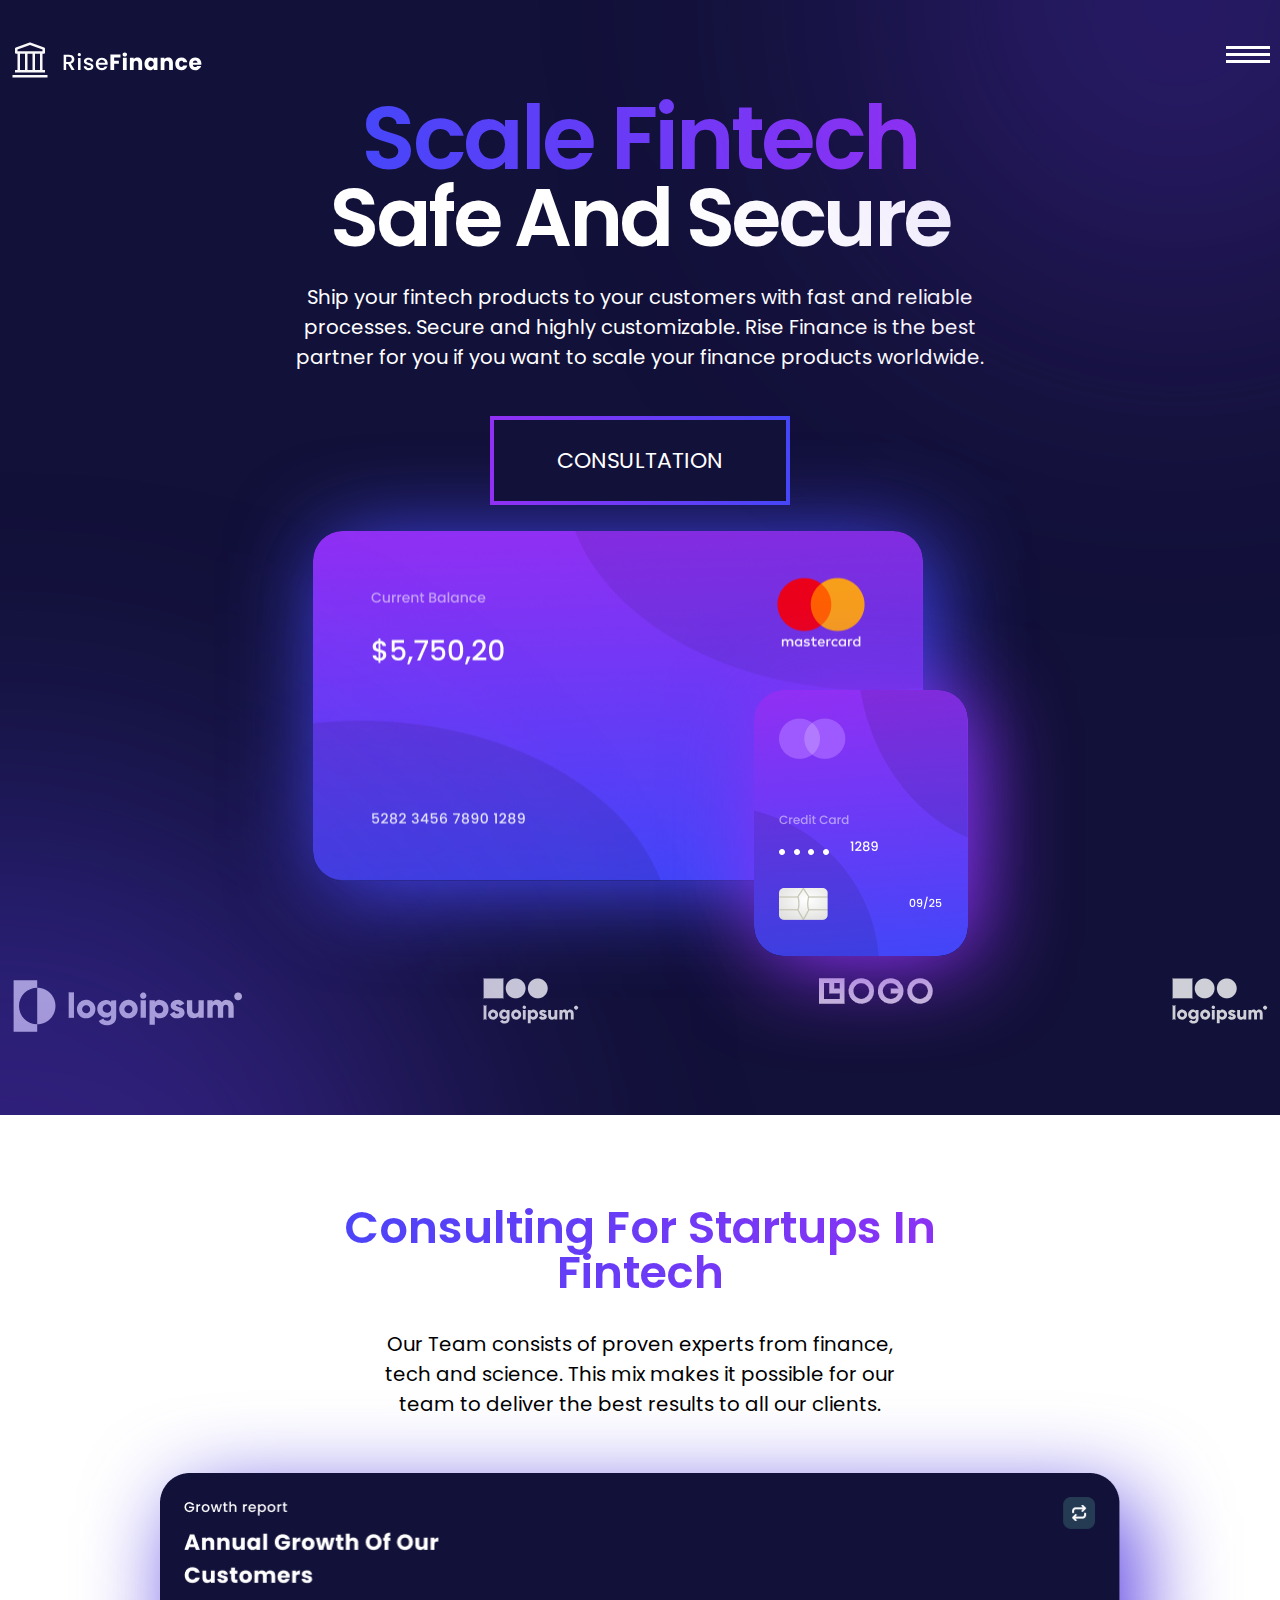
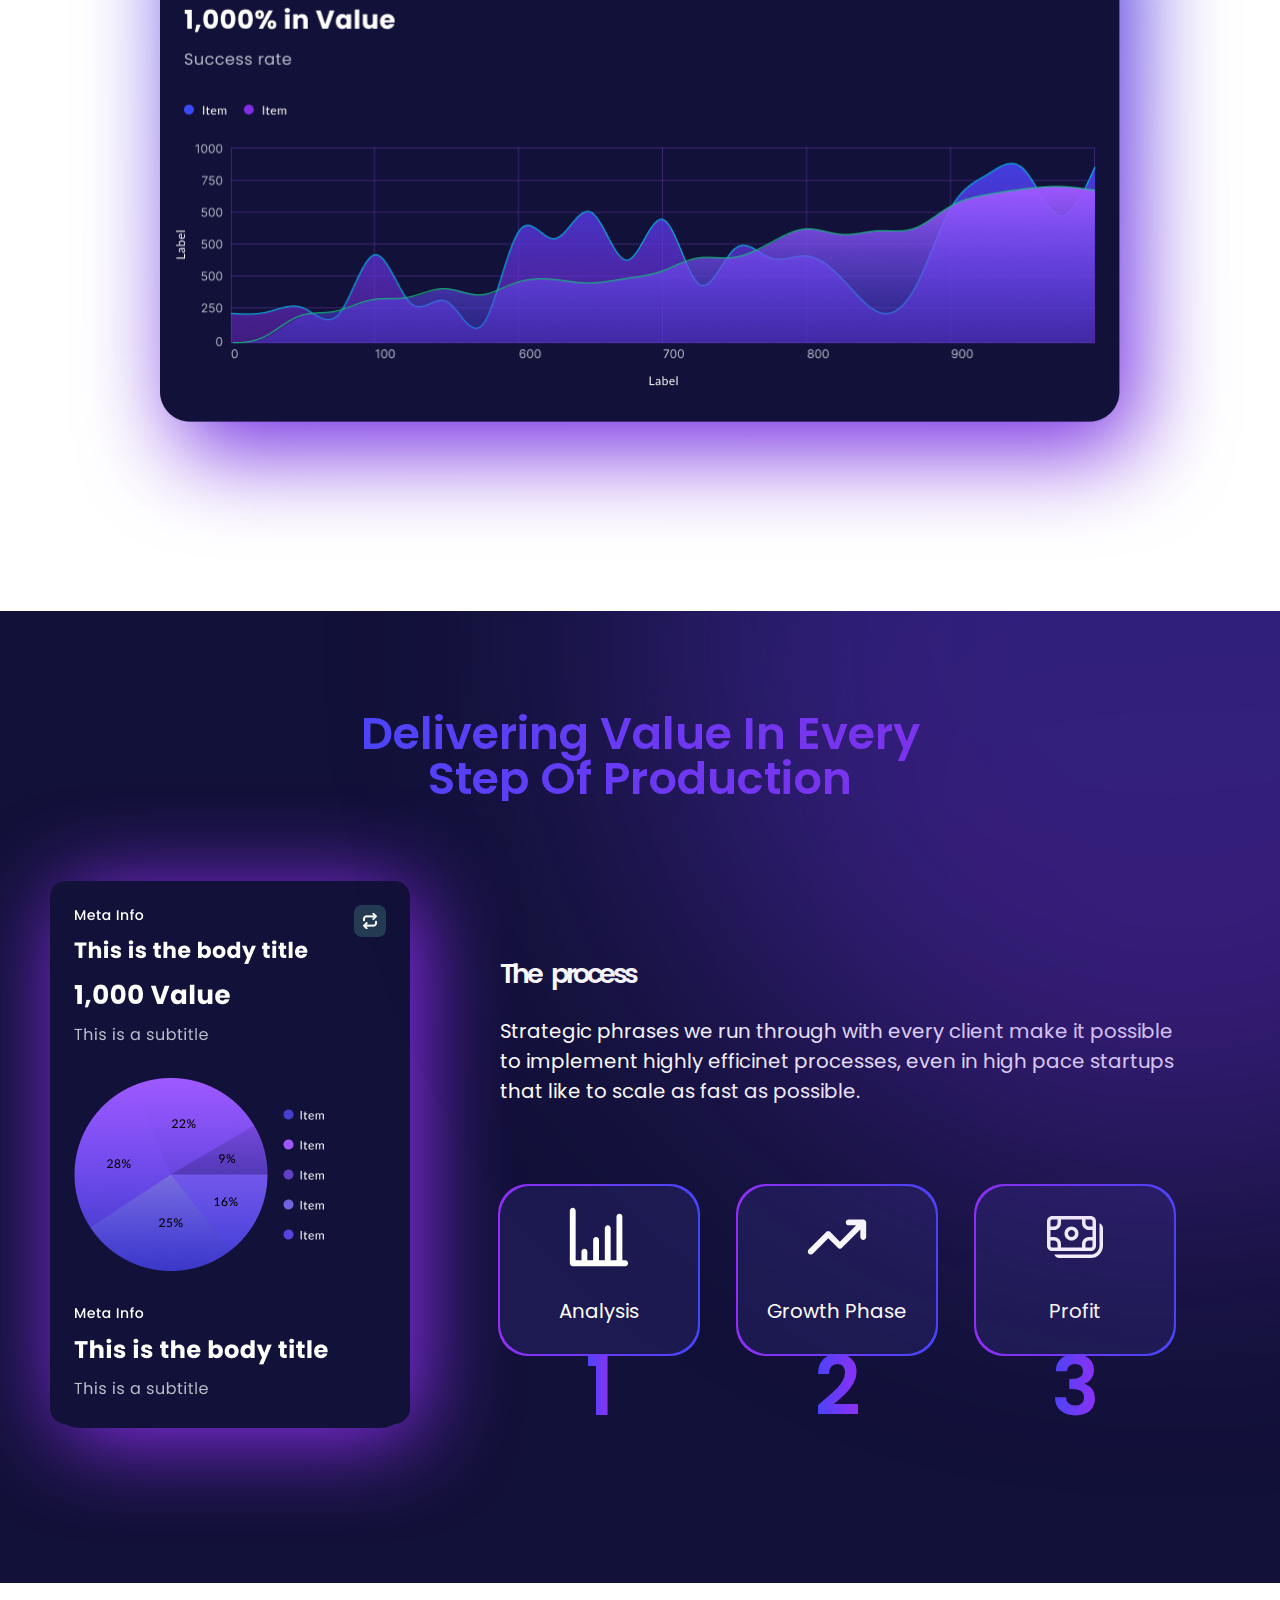
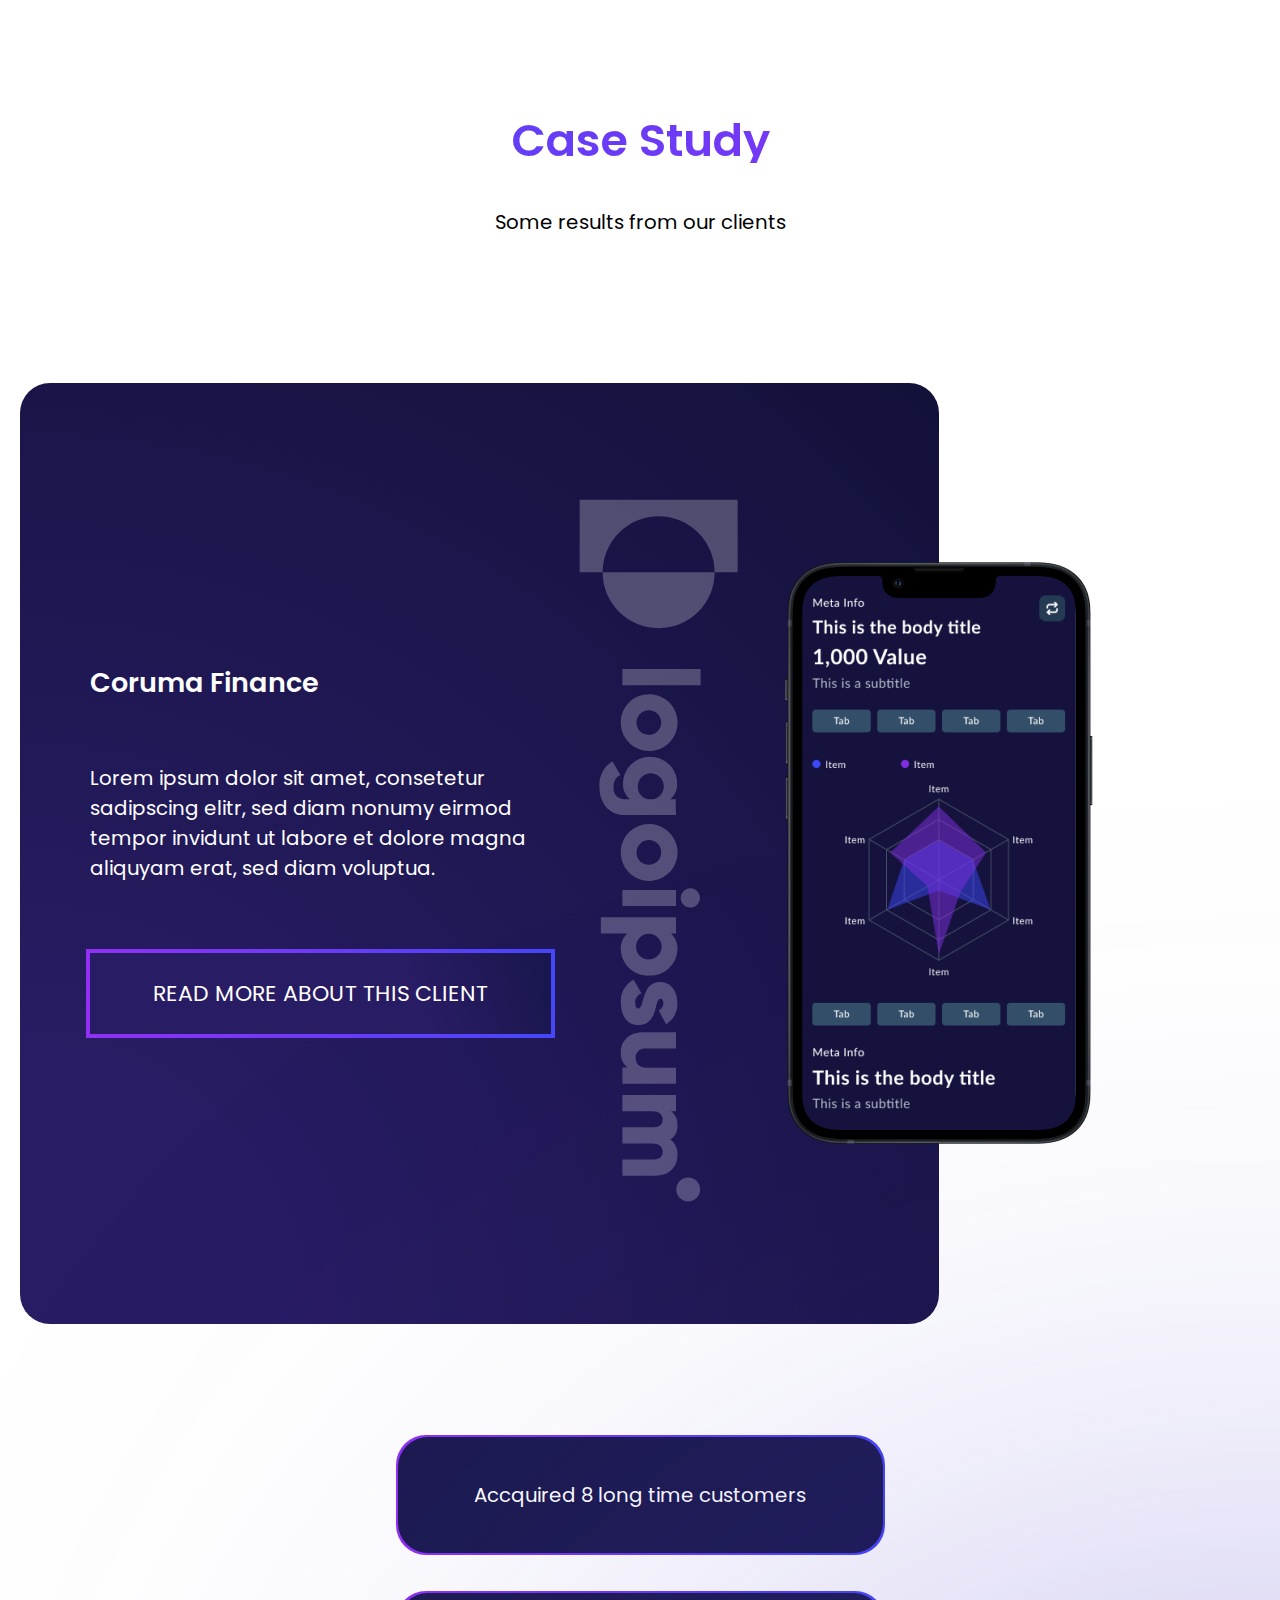
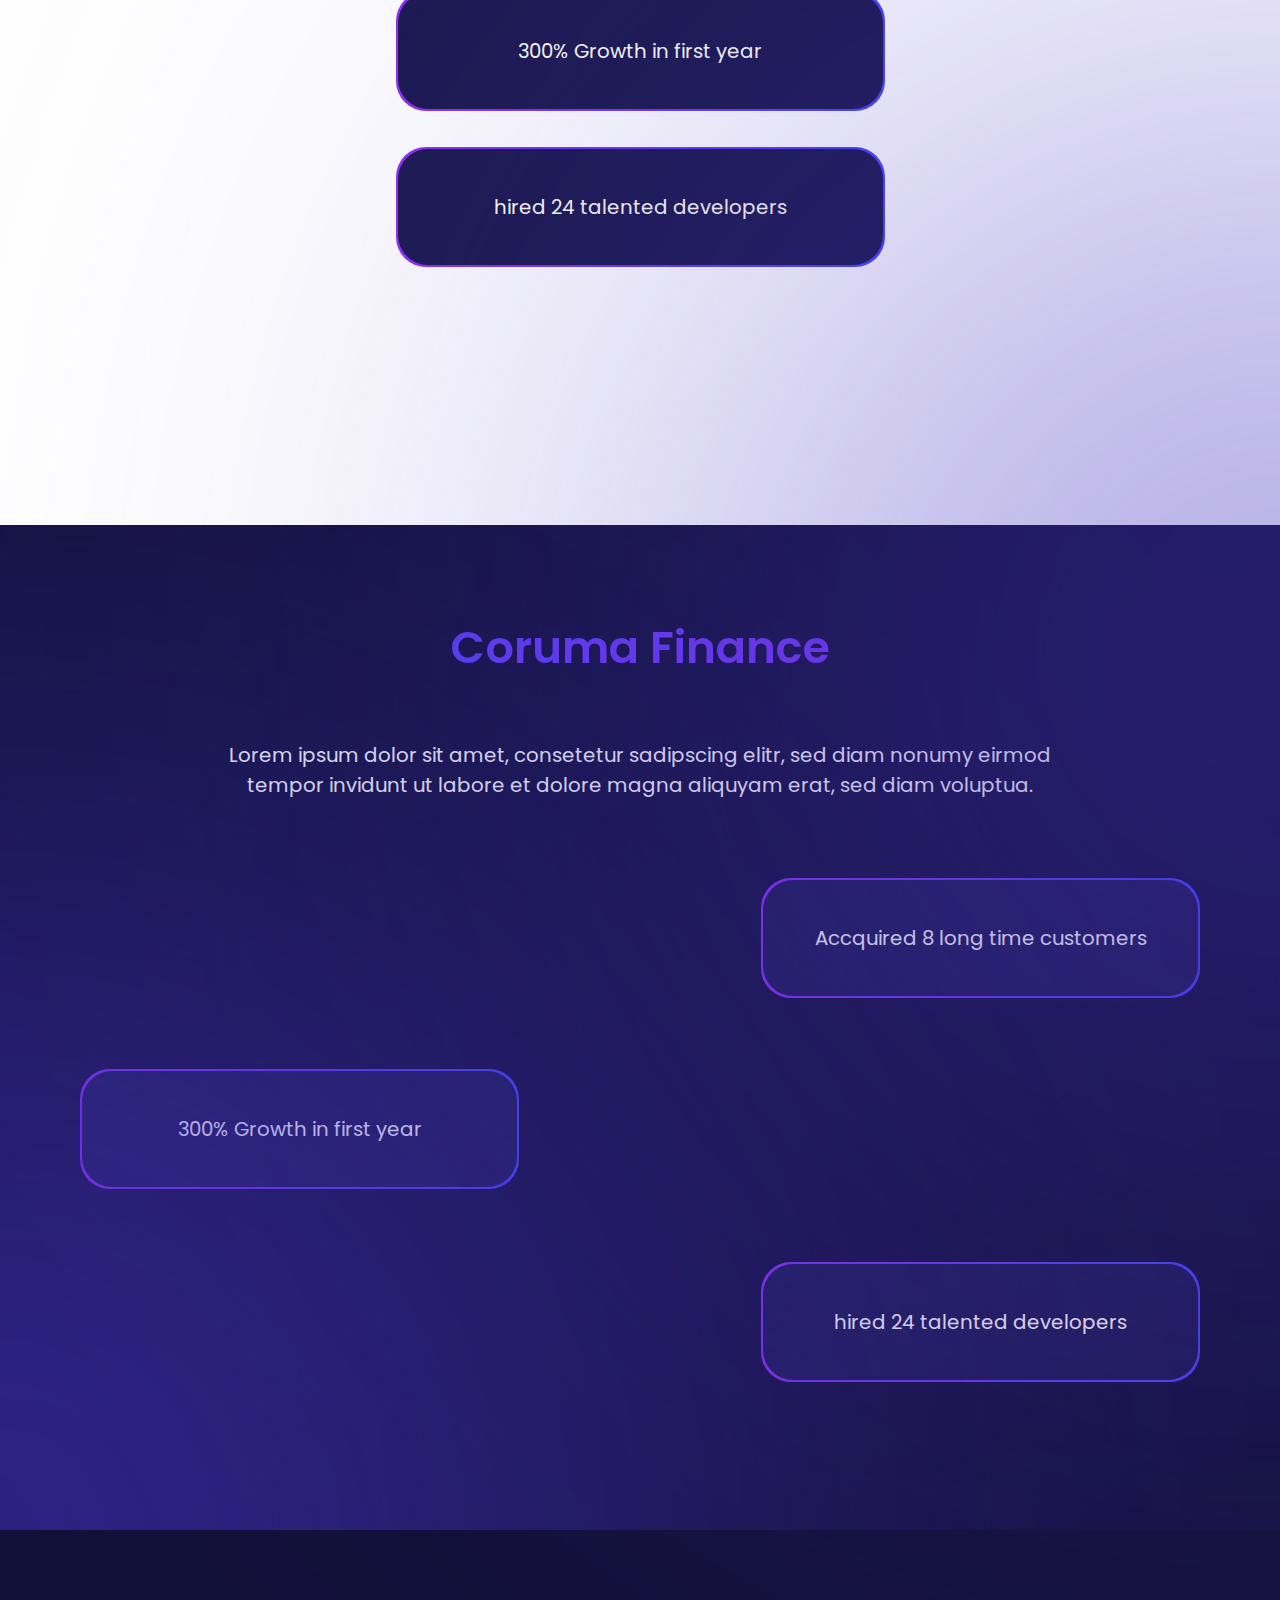
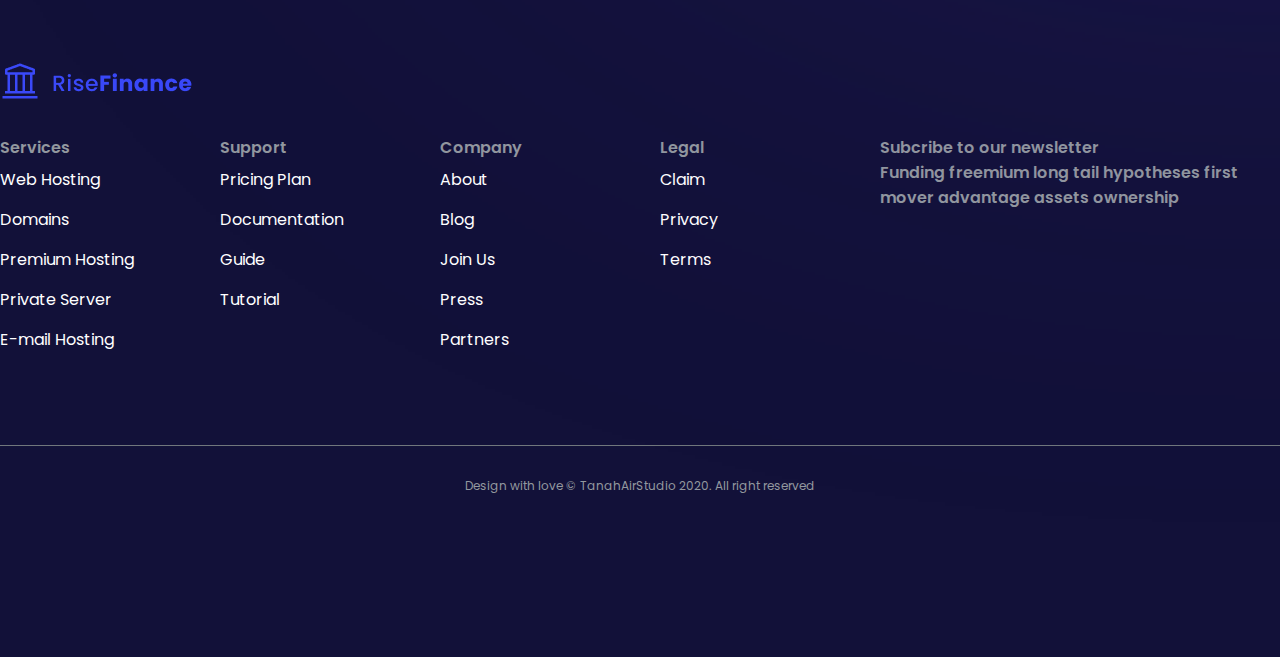
==== index.html @ 33b63aed "Add files via upload" ====
<!DOCTYPE html>
<html lang="uk">
<head>
    <meta charset="UTF-8">
    <meta name="viewport" content="width=device-width, initial-scale=1.0">
    <meta http-equiv="X-UA-Compatible" content="IE=edge">
    <meta
        name="description"
        content="Головна сторінка компанії RiseFinance" />
    <link rel="stylesheet" href="styles/style.css">
    <link rel="stylesheet" href="https://cdn.jsdelivr.net/npm/swiper@11/swiper-bundle.min.css" />
    <link rel = "icon" type = "image/png" href = "images/logo.png">
    <title>RiseFinance</title>
</head>
<body>
    <nav class="nav-scroll">
        <div class="container">
            <img src="images/logo.svg" alt="Logo of the Canvix" class="logo">
            <div class="burger">
                <svg>
                    <use height="17" width="44" class="burger-icon" href="images/icons.svg#burger"/>
                </svg>
            </div>
        </div>
        <ul class="nav-links">
            <li>
                <a href="index.html">
                    Home
                </a>
            </li>
            <li>
                <a href="about.html">
                    About
                </a>
            </li>
            <li>
                <a href="contact.html">
                    Contacts
                </a>
            </li>
        </ul>
    </nav>
    <header>
        <div class="container">
            <div class="content">
                <h1><span class="highlight">Scale Fintech</span> Safe And Secure</h1>
                <p>Ship your fintech products to your customers with fast and reliable processes. Secure and highly customizable. Rise Finance is the best partner for you if you want to scale your finance products worldwide.</p>
                <a href="#" class="btn">consultation</a>
            </div>
            <div class="cards"></div>
            <div class="partners">
                <div></div>
                <div></div>
                <div></div>
                <div></div>
            </div>
        </div>
    </header>
    <main>
        <section id="consulting">
            <div class="container">
                <h2 class="highlight">consulting for startups in fintech</h2>
                <p>Our Team consists of proven experts from finance, tech and science. This mix makes it possible for our team to deliver the best results to all our clients.</p>
                <div class="image-wrapper"><img src="images/graph.png" alt="graph"></div>
            </div>
        </section>
        <section id="delivering">
            <h2 class="highlight">Delivering value in every step of production</h2>
            <div class="container">
                <div class="image-wrapper">
                    <img src="images/chart.png" alt="chart">
                </div>
                <div class="content">
                    <h3>The&ensp;process</h3>
                    <p>Strategic phrases we run through with every client make it possible to implement highly efficinet processes, even in high pace startups that like to scale as fast as possible.</p>
                    <ol type="1">
                        <li>
                            <svg>
                                <use height="70" width="70" href="images/icons.svg#analysis"/>
                            </svg>
                            Analysis</li>
                        <li>
                            <svg>
                                <use height="70" width="70" href="images/icons.svg#growth"/>
                            </svg>
                            Growth Phase</li>
                        <li>
                            <svg>
                                <use height="70" width="70" href="images/icons.svg#profit"/>
                            </svg>
                            Profit</li>
                    </ol>
                </div>
            </div>
        </section>
        <section id="cases">
            <h2 class="highlight">Case study</h2>
            <p>Some results from our clients</p>
            <div class="container">
                <div class="content">
                    <h3>Coruma Finance</h3>
                    <p>Lorem ipsum dolor sit amet, consetetur sadipscing elitr, sed diam nonumy eirmod tempor invidunt ut labore et dolore magna aliquyam erat, sed diam voluptua.</p>
                    <a href="#" class="btn">read more about this client</a>
                    <img src="images/case-logo.svg" alt="logo of partner">
                </div>
                <ul>
                    <li>Accquired 8 long time customers</li>
                    <li>300% Growth in first year</li>
                    <li>hired 24 talented developers</li>
                </ul>
            </div>
        </section>
        <section id="finance">
            <h2 class="highlight">Coruma Finance</h2>
            <p>Lorem ipsum dolor sit amet, consetetur sadipscing elitr, sed diam nonumy eirmod tempor invidunt ut labore et dolore magna aliquyam erat, sed diam voluptua.</p>
            <div class="container">
                <ul class="content">
                    <li>Accquired 8 long time customers</li>
                    <li>300% Growth in first year</li>
                    <li>hired 24 talented developers</li>
                </ul>
            </div>
        </section>
    </main>
    <footer>
        <div class="container">
            <img src="images/logo_dark.png" alt="logo of RiseFinance">
            <div class="footer-table">
                <div class="col">
                    <p class="col-head">Services</p>
                    <a href="">Web Hosting</a>
                    <a href="">Domains</a>
                    <a href="">Premium Hosting</a>
                    <a href="">Private Server</a>
                    <a href="">E-mail Hosting</a>
                </div>
                <div class="col">
                    <p class="col-head">Support</p>
                    <a href="">Pricing Plan</a>
                    <a href="">Documentation</a>
                    <a href="">Guide</a>
                    <a href="">Tutorial</a>
                </div>
                <div class="col">
                    <p class="col-head">Company</p>
                    <a href="">About</a>
                    <a href="">Blog</a>
                    <a href="">Join Us</a>
                    <a href="">Press</a>
                    <a href="">Partners</a>
                </div>
                <div class="col">
                    <p class="col-head">Legal</p>
                    <a href="">Claim</a>
                    <a href="">Privacy</a>
                    <a href="">Terms</a>
                </div>
                <div class="col">
                    <p class="col-head">Subcribe to our newsletter</p>
                    <p>Funding freemium long tail hypotheses first mover advantage assets ownership</p>
                </div>
            </div>
            <p class="copyright">
                Design with love © TanahAirStudio 2020. All right reserved
            </p>
        </div>
    </footer>
    <script src="js/script.js"></script>
</body>
</html>
---- styles/style.css ----
@import url("https://fonts.googleapis.com/css2?family=DM+Sans:ital,opsz,wght@0,9..40,100..1000;1,9..40,100..1000&family=Josefin+Sans:ital,wght@0,100..700;1,100..700&family=Montserrat:ital,wght@0,100..900;1,100..900&family=PT+Sans:ital,wght@0,400;0,700;1,400;1,700&family=Poppins:ital,wght@0,100;0,200;0,300;0,400;0,500;0,600;0,700;0,800;0,900;1,100;1,200;1,300;1,400;1,500;1,600;1,700;1,800;1,900&family=Roboto+Serif:ital,opsz,wght@0,8..144,100..900;1,8..144,100..900&display=swap");
@-webkit-keyframes navLinkFade {
  from {
    opacity: 0;
    -webkit-transform: translateX(50px);
            transform: translateX(50px);
  }
  to {
    opacity: 1;
    -webkit-transform: translateX(0px);
            transform: translateX(0px);
  }
}
@keyframes navLinkFade {
  from {
    opacity: 0;
    -webkit-transform: translateX(50px);
            transform: translateX(50px);
  }
  to {
    opacity: 1;
    -webkit-transform: translateX(0px);
            transform: translateX(0px);
  }
}
.logo {
  max-width: 378px;
  width: 100%;
}

nav {
  z-index: 1000;
  position: fixed;
  top: 0;
  right: 0;
  left: 0;
  padding: 30px 0;
  margin: 0 auto;
  height: 100px;
  -webkit-transition: 0.5s all ease-in-out;
  transition: 0.5s all ease-in-out;
  color: #fff;
}
nav .container {
  display: -webkit-box;
  display: -ms-flexbox;
  display: flex;
  -webkit-box-pack: justify;
      -ms-flex-pack: justify;
          justify-content: space-between;
  -webkit-box-align: center;
      -ms-flex-align: center;
          align-items: center;
  -webkit-box-orient: horizontal;
  -webkit-box-direction: normal;
      -ms-flex-direction: row;
          flex-direction: row;
}

.scrolled {
  background-color: #121139;
}

.nav-links {
  position: absolute;
  right: 0;
  height: calc(100vh - 100px);
  top: 100px;
  display: -webkit-box;
  display: -ms-flexbox;
  display: flex;
  -webkit-box-orient: vertical;
  -webkit-box-direction: normal;
      -ms-flex-direction: column;
          flex-direction: column;
  -webkit-box-align: center;
      -ms-flex-align: center;
          align-items: center;
  -webkit-box-pack: center;
      -ms-flex-pack: center;
          justify-content: center;
  gap: 20px;
  width: 25%;
  max-width: 250px;
  min-width: 200px;
  -webkit-transform: translateX(100%);
          transform: translateX(100%);
  -webkit-transition: -webkit-transform 0.5s ease-in;
  transition: -webkit-transform 0.5s ease-in;
  transition: transform 0.5s ease-in;
  transition: transform 0.5s ease-in, -webkit-transform 0.5s ease-in;
  list-style: none;
}
.nav-links li {
  opacity: 0;
}
.nav-links a {
  color: #fff;
  text-decoration: none;
  font-size: 20px;
}

.burger {
  display: block;
  cursor: pointer;
  max-height: 40px;
}
.burger svg {
  max-height: 24px;
  max-width: 44px;
}

.nav-active {
  -webkit-transform: translateX(0%);
          transform: translateX(0%);
  z-index: 100;
  background-color: rgba(18, 17, 57, 0.3);
  -webkit-backdrop-filter: blur(50px);
          backdrop-filter: blur(50px);
  -webkit-box-shadow: 0px 0px 60px 10px rgba(18, 17, 57, 0.8);
          box-shadow: 0px 0px 60px 10px rgba(18, 17, 57, 0.8);
}
.nav-active li {
  opacity: 1;
}

* {
  padding: 0;
  margin: 0;
  -webkit-box-sizing: border-box;
          box-sizing: border-box;
}

html {
  font-size: 9px;
}

body {
  overflow-x: hidden;
  height: 2000px;
  font-family: "Poppins", sans-serif;
}

.container {
  max-width: 152rem;
  margin: 0 auto;
  padding: 10px;
}

h1 {
  font-size: 9rem;
  line-height: 8.5rem;
  letter-spacing: -0.4rem;
  font-weight: 600;
}
h1 .highlight {
  font-size: 9.9rem;
}

h2 {
  font-size: 5rem;
  line-height: 5rem;
  font-weight: 600;
  text-transform: capitalize;
}

h3 {
  font-size: 3rem;
  font-weight: 600;
}

p, li {
  font-size: 2.2rem;
}

a.btn {
  z-index: 100;
  display: inline-block;
  position: relative;
  text-decoration: none;
  color: #fff;
  font-size: 22px;
  text-transform: uppercase;
  padding: 24px 63px;
  margin: 10px auto;
}
a.btn::before {
  display: block;
  position: absolute;
  top: -4px;
  left: -4px;
  right: -4px;
  bottom: -4px;
  z-index: -3;
  content: "";
  background: -webkit-gradient(linear, right top, left top, from(#4646F9), to(#9130F4));
  background: linear-gradient(-90deg, #4646F9, #9130F4);
}
a.btn::after {
  position: absolute;
  top: 0;
  left: 0;
  z-index: -2;
  content: "";
  width: 100%;
  height: 100%;
  background-color: #121139;
}

header {
  background-color: #121139;
  position: relative;
  min-height: 1115px;
  color: #fff;
  overflow: hidden;
}
header::after {
  content: "";
  position: absolute;
  display: block;
  width: 881px;
  height: 881px;
  background: linear-gradient(177.23deg, rgba(66, 62, 224, 0.4) -13.49%, rgba(129, 45, 226, 0.4) 109.75%);
  -webkit-filter: blur(150px);
          filter: blur(150px);
  border-radius: 50%;
  bottom: -50%;
  -webkit-transform: translateX(-50%);
          transform: translateX(-50%);
}
header::before {
  content: "";
  position: absolute;
  display: block;
  width: 510px;
  height: 510px;
  background: linear-gradient(177.23deg, rgba(66, 62, 224, 0.4) -13.49%, rgba(129, 45, 226, 0.4) 109.75%);
  -webkit-filter: blur(185.5px);
          filter: blur(185.5px);
  border-radius: 50%;
  top: 0;
  right: 0;
  -webkit-transform: translate(30%, -50%);
          transform: translate(30%, -50%);
}
header .container {
  padding-top: 100px;
  min-height: 1015px;
  display: -webkit-box;
  display: -ms-flexbox;
  display: flex;
  -webkit-box-align: center;
      -ms-flex-align: center;
          align-items: center;
  -ms-flex-wrap: wrap;
      flex-wrap: wrap;
  gap: 20px;
  -webkit-box-pack: center;
      -ms-flex-pack: center;
          justify-content: center;
}
header .container .content {
  width: 100%;
  max-width: 700px;
  text-align: center;
}
header .container .content p {
  margin: 26px 0 38px;
}
header .container .cards {
  width: 655px;
  height: 425px;
  position: relative;
}
header .container .cards::before {
  content: "";
  display: block;
  position: absolute;
  top: 0;
  left: 0;
  width: 610px;
  height: 350px;
  border-radius: 30px;
  background: url(../images/card-lg.png);
  background-repeat: no-repeat;
  background-position: center;
  -webkit-box-shadow: 9px 9px 90px 0px #4646F9;
          box-shadow: 9px 9px 90px 0px #4646F9;
}
header .container .cards::after {
  content: "";
  display: block;
  position: absolute;
  bottom: 0;
  right: 0;
  width: 214px;
  height: 266px;
  border-radius: 30px;
  background: url(../images/card-sm.png);
  background-repeat: no-repeat;
  background-position: center;
  -webkit-box-shadow: 9px 9px 90px 0px #9130F4;
          box-shadow: 9px 9px 90px 0px #9130F4;
}

.partners {
  width: 100%;
  display: -webkit-box;
  display: -ms-flexbox;
  display: flex;
  -ms-flex-wrap: wrap;
      flex-wrap: wrap;
  -webkit-box-pack: justify;
      -ms-flex-pack: justify;
          justify-content: space-between;
  gap: 20px;
}
.partners :nth-child(1) {
  width: 236px;
  height: 60px;
  background-position: -10px -10px;
}
.partners :nth-child(2) {
  width: 100px;
  height: 51px;
  background-position: -10px -90px;
}
.partners :nth-child(3) {
  width: 119px;
  height: 30px;
  background-position: -10px -161px;
}
.partners :nth-child(4) {
  width: 100px;
  height: 51px;
  background-position: -130px -90px;
}
.partners div {
  background-image: url(../images/logo_sprites.png);
}

.highlight {
  background: -webkit-gradient(linear, left top, right top, from(#4646F9), to(#9130F4));
  background: linear-gradient(90deg, #4646F9, #9130F4);
  -webkit-background-clip: text;
          background-clip: text;
  color: transparent;
}

#consulting {
  text-align: center;
}
#consulting .container {
  display: -webkit-box;
  display: -ms-flexbox;
  display: flex;
  -webkit-box-orient: vertical;
  -webkit-box-direction: normal;
      -ms-flex-direction: column;
          flex-direction: column;
  -webkit-box-align: center;
      -ms-flex-align: center;
          align-items: center;
  gap: 34px;
  margin: 80px auto 175px;
}
#consulting .container h2 {
  max-width: 725px;
}
#consulting .container p {
  max-width: 510px;
}
#consulting .container .image-wrapper {
  width: 100%;
  max-width: 960px;
  margin-top: 20px;
  position: relative;
}
#consulting .container .image-wrapper img {
  width: 100%;
}
#consulting .container .image-wrapper::before {
  z-index: -1;
  content: "";
  display: block;
  position: absolute;
  width: 100%;
  height: 100%;
  right: -16px;
  bottom: -26px;
  background: linear-gradient(177.23deg, #423EE0 -13.49%, #812DE2 109.75%);
  -webkit-filter: blur(45px);
          filter: blur(45px);
  border-radius: 30px;
}

#delivering {
  position: relative;
  background-color: #121139;
  color: #fff;
  z-index: -10;
  padding: 50px 20px 125px;
  overflow: hidden;
}
#delivering::after {
  content: "";
  position: absolute;
  display: block;
  width: 1050px;
  height: 1050px;
  background: linear-gradient(177.23deg, rgba(66, 62, 224, 0.4) -13.49%, rgba(129, 45, 226, 0.4) 109.75%);
  -webkit-filter: blur(150px);
          filter: blur(150px);
  border-radius: 50%;
  top: -50%;
  right: 0;
  -webkit-transform: translateX(40%);
          transform: translateX(40%);
}
#delivering h2 {
  max-width: 665px;
  text-align: center;
  margin: 50px auto;
}
#delivering h3 {
  letter-spacing: -0.4rem;
}
#delivering .container {
  display: -webkit-box;
  display: -ms-flexbox;
  display: flex;
  -ms-flex-wrap: wrap;
      flex-wrap: wrap;
  -webkit-box-pack: center;
      -ms-flex-pack: center;
          justify-content: center;
  -webkit-box-align: center;
      -ms-flex-align: center;
          align-items: center;
}
#delivering .container .image-wrapper {
  border-radius: 30px;
  max-width: 360px;
  width: 100%;
  -webkit-box-shadow: 9px 9px 90px 0px #9130F4;
          box-shadow: 9px 9px 90px 0px #9130F4;
  margin: 20px auto;
}
#delivering .container .content {
  max-width: 820px;
  padding: 0 70px;
}
#delivering .container .content p {
  margin: 22px 0 80px;
}
#delivering .container .content ol {
  counter-reset: item;
  display: -webkit-box;
  display: -ms-flexbox;
  display: flex;
  -webkit-box-orient: vertical;
  -webkit-box-direction: normal;
      -ms-flex-direction: column;
          flex-direction: column;
  gap: 80px;
  -webkit-box-align: center;
      -ms-flex-align: center;
          align-items: center;
  -ms-flex-wrap: wrap;
      flex-wrap: wrap;
}
#delivering .container .content ol li {
  position: relative;
  padding: 110px 0 33px;
  display: inline-block;
  text-align: center;
  width: 198px;
  height: 168px;
  background-color: #1C1A50;
  border-radius: 30px;
}
#delivering .container .content ol li svg {
  width: 70px;
  height: 70px;
  position: absolute;
  top: 16px;
  left: 50%;
  -webkit-transform: translateX(-50%);
          transform: translateX(-50%);
}
#delivering .container .content ol li::before {
  position: absolute;
  bottom: -55%;
  left: 50%;
  -webkit-transform: translateX(-50%);
          transform: translateX(-50%);
  display: inline-block;
  content: counter(item) "";
  counter-increment: item;
  font-size: 9rem;
  font-weight: 600;
  background: -webkit-gradient(linear, left top, right top, from(#4646F9), to(#9130F4));
  background: linear-gradient(90deg, #4646F9, #9130F4);
  -webkit-background-clip: text;
          background-clip: text;
  color: transparent;
}
#delivering .container .content ol li::after {
  display: block;
  position: absolute;
  top: -2px;
  left: -2px;
  right: -2px;
  bottom: -2px;
  z-index: -1;
  content: "";
  background: -webkit-gradient(linear, right top, left top, from(#4646F9), to(#9130F4));
  background: linear-gradient(-90deg, #4646F9, #9130F4);
  border-radius: 30px;
}

#cases {
  position: relative;
  padding: 135px 10px 250px;
}
#cases h2 {
  margin: 0 auto 44px;
  text-align: center;
}
#cases > p {
  text-align: center;
  margin-bottom: 136px;
}
#cases .container {
  display: -webkit-box;
  display: -ms-flexbox;
  display: flex;
  -webkit-box-pack: justify;
      -ms-flex-pack: justify;
          justify-content: space-between;
  gap: 113px;
  -webkit-box-align: center;
      -ms-flex-align: center;
          align-items: center;
  -ms-flex-wrap: wrap;
      flex-wrap: wrap;
}
#cases .container ul {
  display: -webkit-box;
  display: -ms-flexbox;
  display: flex;
  -webkit-box-orient: vertical;
  -webkit-box-direction: normal;
      -ms-flex-direction: column;
          flex-direction: column;
  gap: 40px;
  margin: 0 auto;
}
#cases .container ul li {
  position: relative;
  text-align: center;
  list-style: none;
  width: 485px;
  padding: 43px 0;
  color: #fff;
  background-color: #1C1A50;
  border-radius: 30px;
}
#cases .container ul li::after {
  display: block;
  position: absolute;
  top: -2px;
  left: -2px;
  right: -2px;
  bottom: -2px;
  z-index: -1;
  content: "";
  background: -webkit-gradient(linear, right top, left top, from(#4646F9), to(#9130F4));
  background: linear-gradient(-90deg, #4646F9, #9130F4);
  border-radius: 30px;
}
#cases .container .content {
  color: #fff;
  background: radial-gradient(circle at left bottom, rgb(40, 28, 100) 20%, rgb(18, 17, 57) 100%);
  width: 100%;
  max-width: 919px;
  padding: 280px 70px;
  border-radius: 30px;
  position: relative;
}
#cases .container .content::before {
  z-index: 100;
  content: "";
  position: absolute;
  right: 0;
  top: 50%;
  -webkit-transform: translate(50%, -50%);
          transform: translate(50%, -50%);
  display: none;
  width: 325px;
  height: 590px;
  background: url(../images/mockup.png);
  background-repeat: no-repeat;
  background-position: center;
}
#cases .container .content .btn::after {
  z-index: -1;
  background: linear-gradient(70deg, #281c64 70%, rgba(18, 17, 57, 0.9) 100%);
}
#cases .container .content p {
  margin: 60px 0;
  max-width: 480px;
}
#cases .container .content img {
  position: absolute;
  -webkit-transform: rotate(90deg) !important;
          transform: rotate(90deg) !important;
  width: 725px;
  left: 30%;
  top: 40%;
  opacity: 0.3;
}
#cases::after {
  content: "";
  position: absolute;
  display: block;
  width: 940px;
  height: 940px;
  background: linear-gradient(177.23deg, rgba(66, 62, 224, 0.71) -13.49%, #4829A5 109.75%);
  -webkit-filter: blur(450px);
          filter: blur(450px);
  border-radius: 50%;
  bottom: -50%;
  right: 0;
  -webkit-transform: translate(50%, -50%);
          transform: translate(50%, -50%);
}

#finance {
  padding: 100px 10px 140px;
  background-color: #121139;
  color: #fff;
  position: relative;
  z-index: -1;
  overflow: hidden;
}
#finance h2 {
  text-align: center;
}
#finance p {
  max-width: 850px;
  text-align: center;
  margin: 70px auto;
}
#finance .content {
  position: relative;
  margin: 0 auto;
  width: 90%;
  height: 500px;
  display: -webkit-box;
  display: -ms-flexbox;
  display: flex;
  -webkit-box-orient: vertical;
  -webkit-box-direction: normal;
      -ms-flex-direction: column;
          flex-direction: column;
  gap: 78px;
}
#finance .content::before {
  content: url(../images/iMac.png);
  opacity: 0;
  position: absolute;
  top: 50%;
  left: 50%;
  -webkit-transform: translate(-50%, -50%);
          transform: translate(-50%, -50%);
  z-index: -1;
}
#finance .content li {
  position: absolute;
  text-align: center;
  list-style: none;
  width: 435px;
  padding: 43px 0;
  color: #fff;
  background-color: #1C1A50;
  border-radius: 30px;
}
#finance .content li:nth-child(1) {
  top: 0;
  right: 0;
}
#finance .content li:nth-child(2) {
  top: 191px;
  left: 0;
}
#finance .content li:nth-child(3) {
  bottom: 0;
  right: 0;
}
#finance .content li::after {
  display: block;
  position: absolute;
  top: -2px;
  left: -2px;
  right: -2px;
  bottom: -2px;
  z-index: -1;
  content: "";
  background: -webkit-gradient(linear, right top, left top, from(#4646F9), to(#9130F4));
  background: linear-gradient(-90deg, #4646F9, #9130F4);
  border-radius: 30px;
}
#finance::after {
  content: "";
  position: absolute;
  display: block;
  width: 1250px;
  height: 1250px;
  background: linear-gradient(177.23deg, rgba(66, 62, 224, 0.71) -13.49%, #4829A5 109.75%);
  -webkit-filter: blur(450px);
          filter: blur(450px);
  border-radius: 50%;
  bottom: 0;
  left: 0;
  -webkit-transform: translate(-50%, 50%);
          transform: translate(-50%, 50%);
}

footer {
  background-color: #121139;
}
footer .container {
  padding: 131px 0;
}
footer .container p, footer .container a {
  font-size: 16px;
  color: #fff;
  text-decoration: none;
}
footer .container .footer-table {
  display: -webkit-box;
  display: -ms-flexbox;
  display: flex;
  -ms-flex-wrap: wrap;
      flex-wrap: wrap;
  -webkit-box-pack: justify;
      -ms-flex-pack: justify;
          justify-content: space-between;
  padding: 30px 0 85px;
  border-bottom: #71777D 1px solid;
}
footer .container .footer-table .col {
  display: -webkit-box;
  display: -ms-flexbox;
  display: flex;
  -webkit-box-orient: vertical;
  -webkit-box-direction: normal;
      -ms-flex-direction: column;
          flex-direction: column;
}
footer .container .footer-table .col a {
  line-height: 40px;
}
footer .container .footer-table .col p {
  color: #92989F;
  font-weight: 600;
}
footer .container .footer-table .col:not(:last-child) {
  width: 191px;
}
footer .container .footer-table .col:last-child {
  width: 400px;
}
footer .container .copyright {
  margin: 31px auto;
  text-align: center;
  font-size: 12px;
  color: #92989F;
}

@media (min-width: 901px) {
  #delivering .container .content ol {
    -webkit-box-orient: horizontal;
    -webkit-box-direction: normal;
        -ms-flex-direction: row;
            flex-direction: row;
    gap: 40px;
  }
  #cases .container .content::before {
    display: block;
  }
}
@media (min-width: 1440px) {
  .container {
    padding: 0;
  }
  #delivering .container {
    -webkit-box-pack: justify;
        -ms-flex-pack: justify;
            justify-content: space-between;
  }
  #delivering h2 {
    margin: 125px auto 150px;
  }
  #delivering .image-wrapper {
    margin: 0 auto;
  }
  #finance .content {
    position: relative;
    margin: 0 auto;
    width: 1170px;
  }
  #finance .content::before {
    display: block;
  }
}
@media (min-width: 1540px) {
  html {
    font-size: 10px;
  }
  header .container {
    -webkit-box-pack: justify;
        -ms-flex-pack: justify;
            justify-content: space-between;
  }
  header .container .content {
    opacity: 1;
  }
  #cases .container ul {
    gap: 78px;
    margin: 0;
  }
}/*# sourceMappingURL=style.css.map */
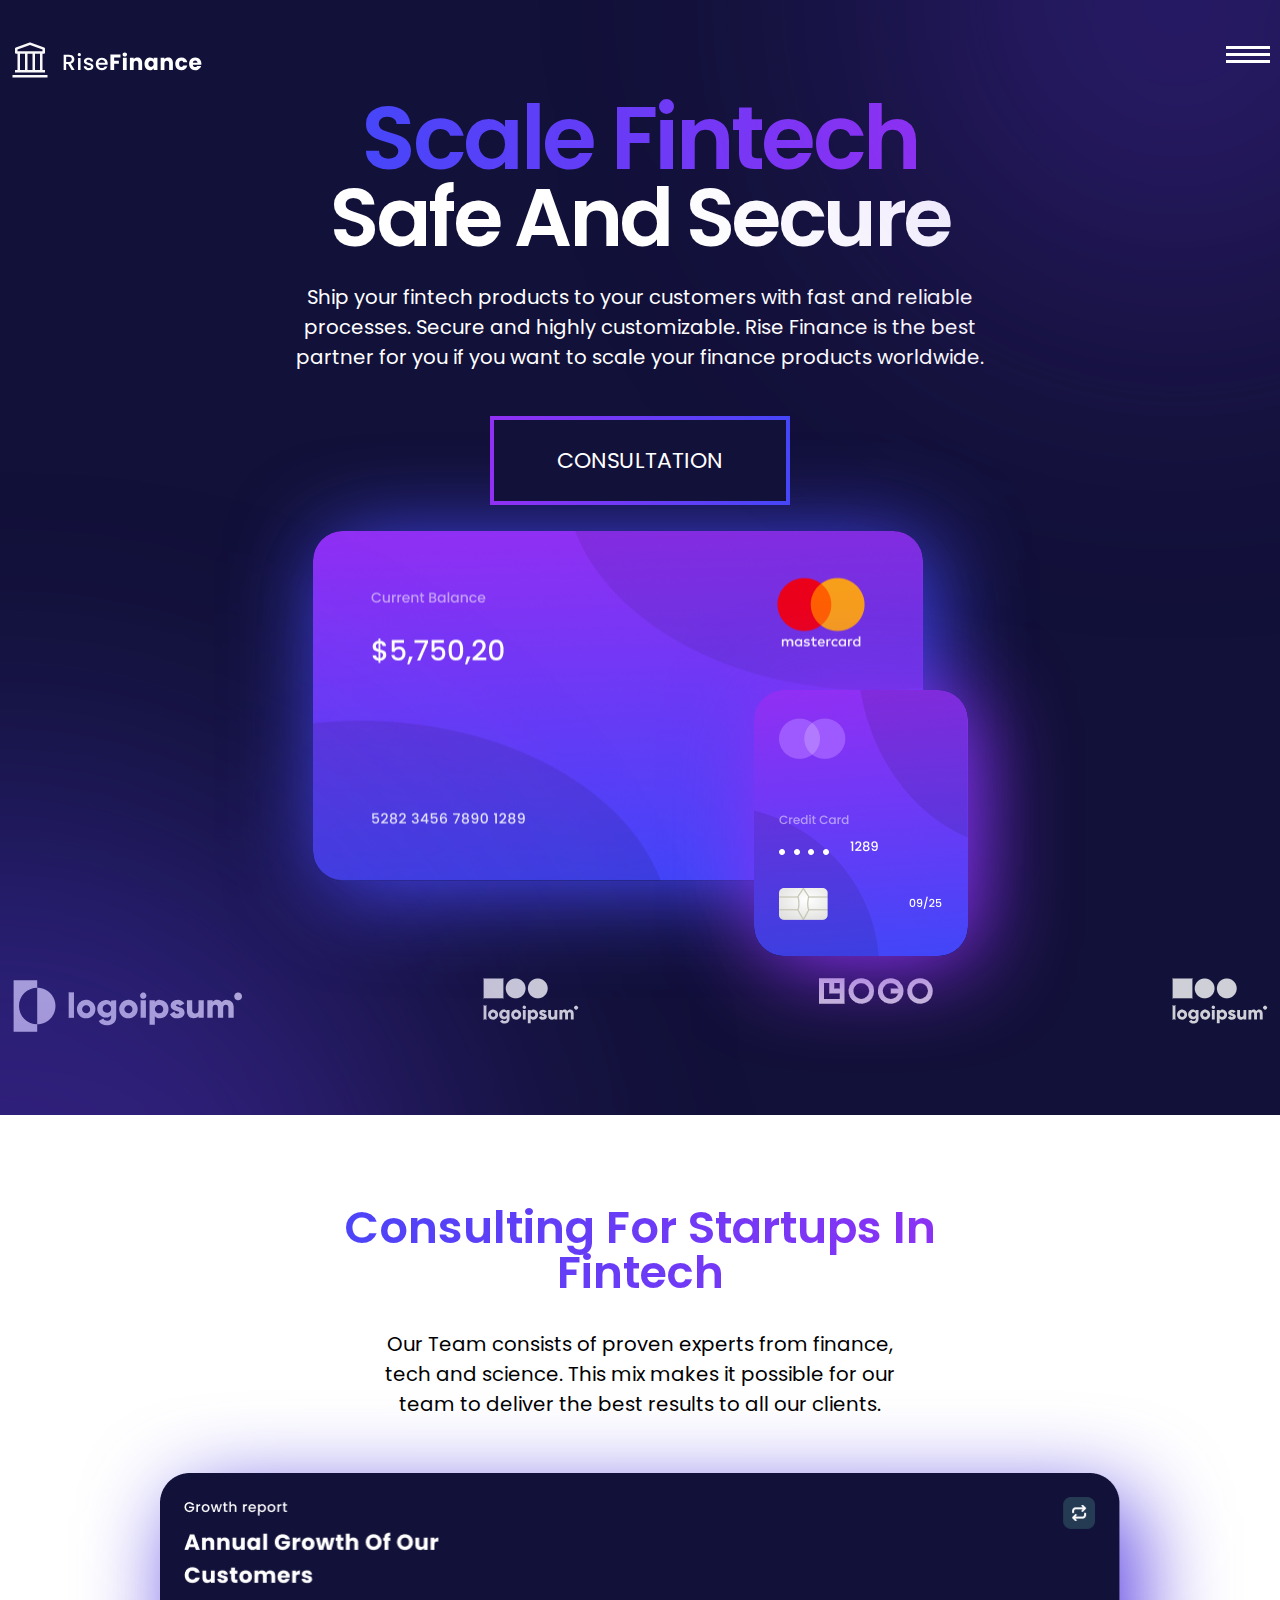
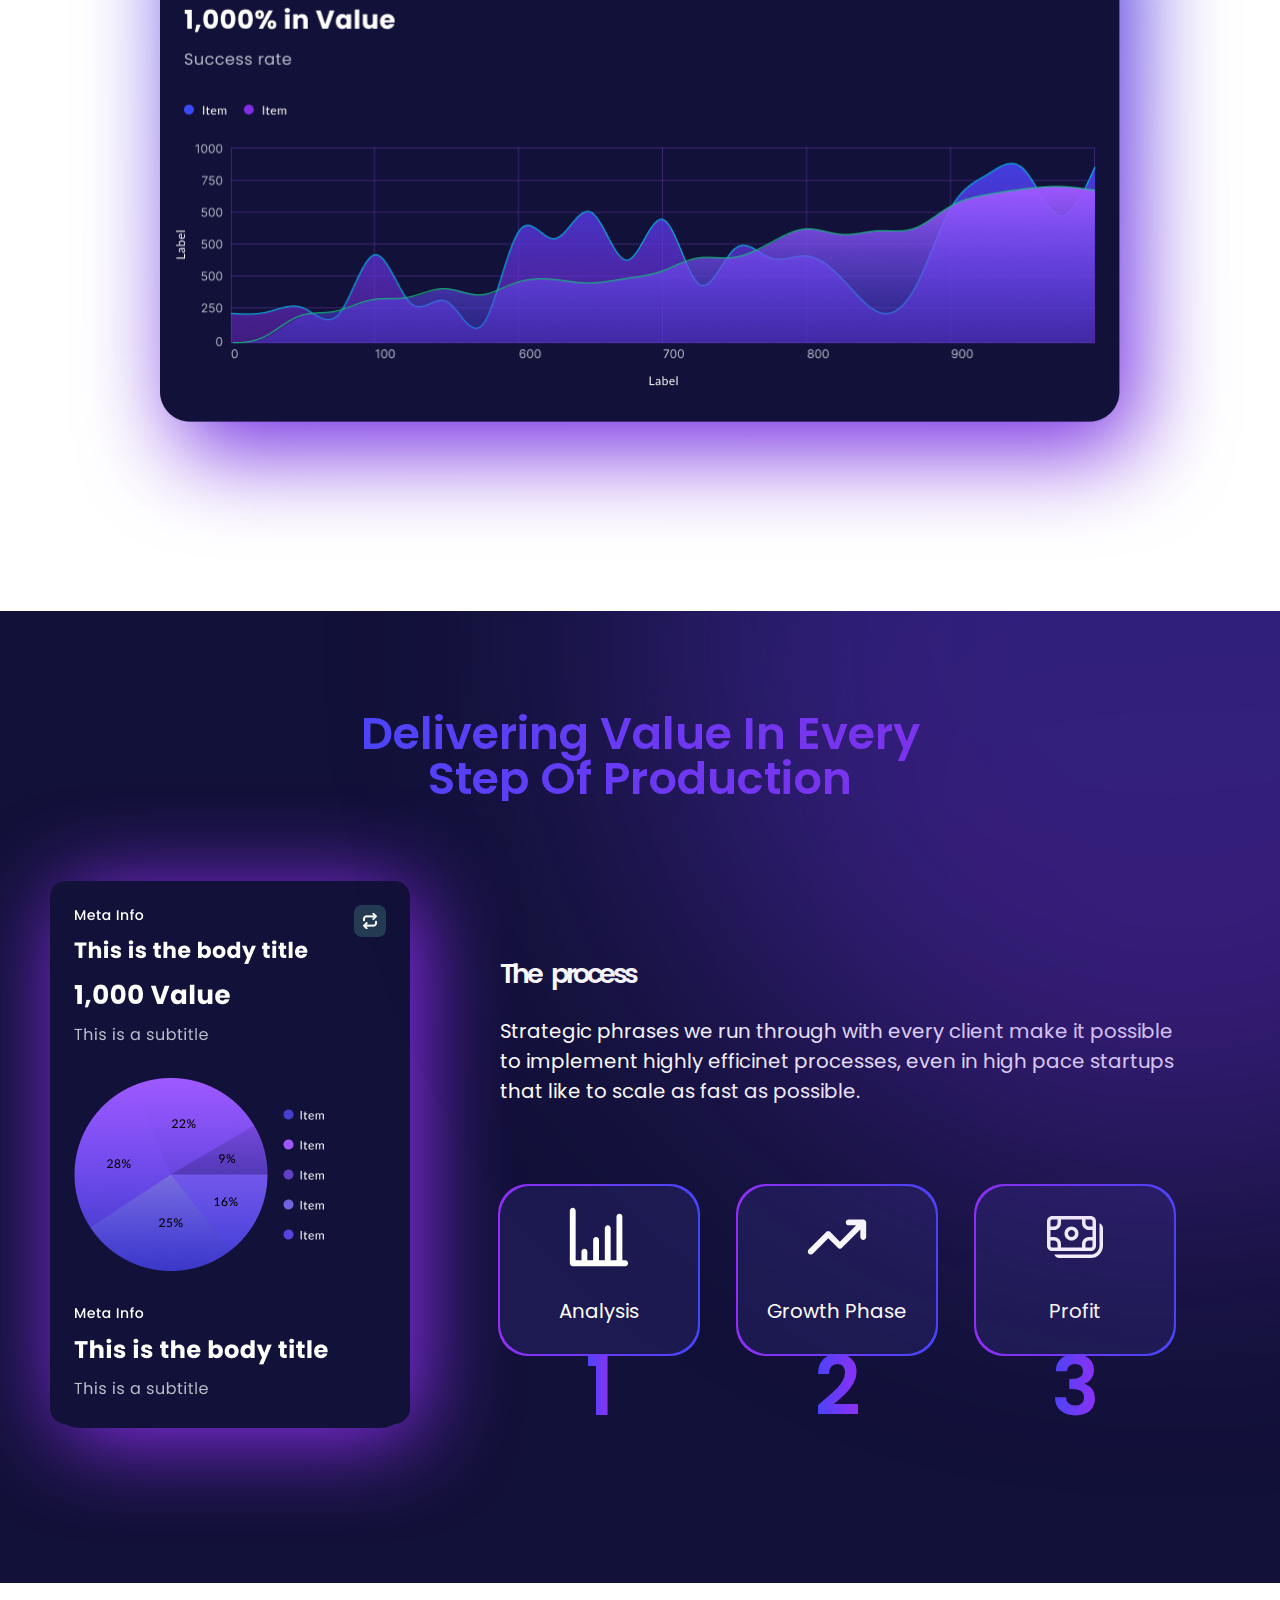
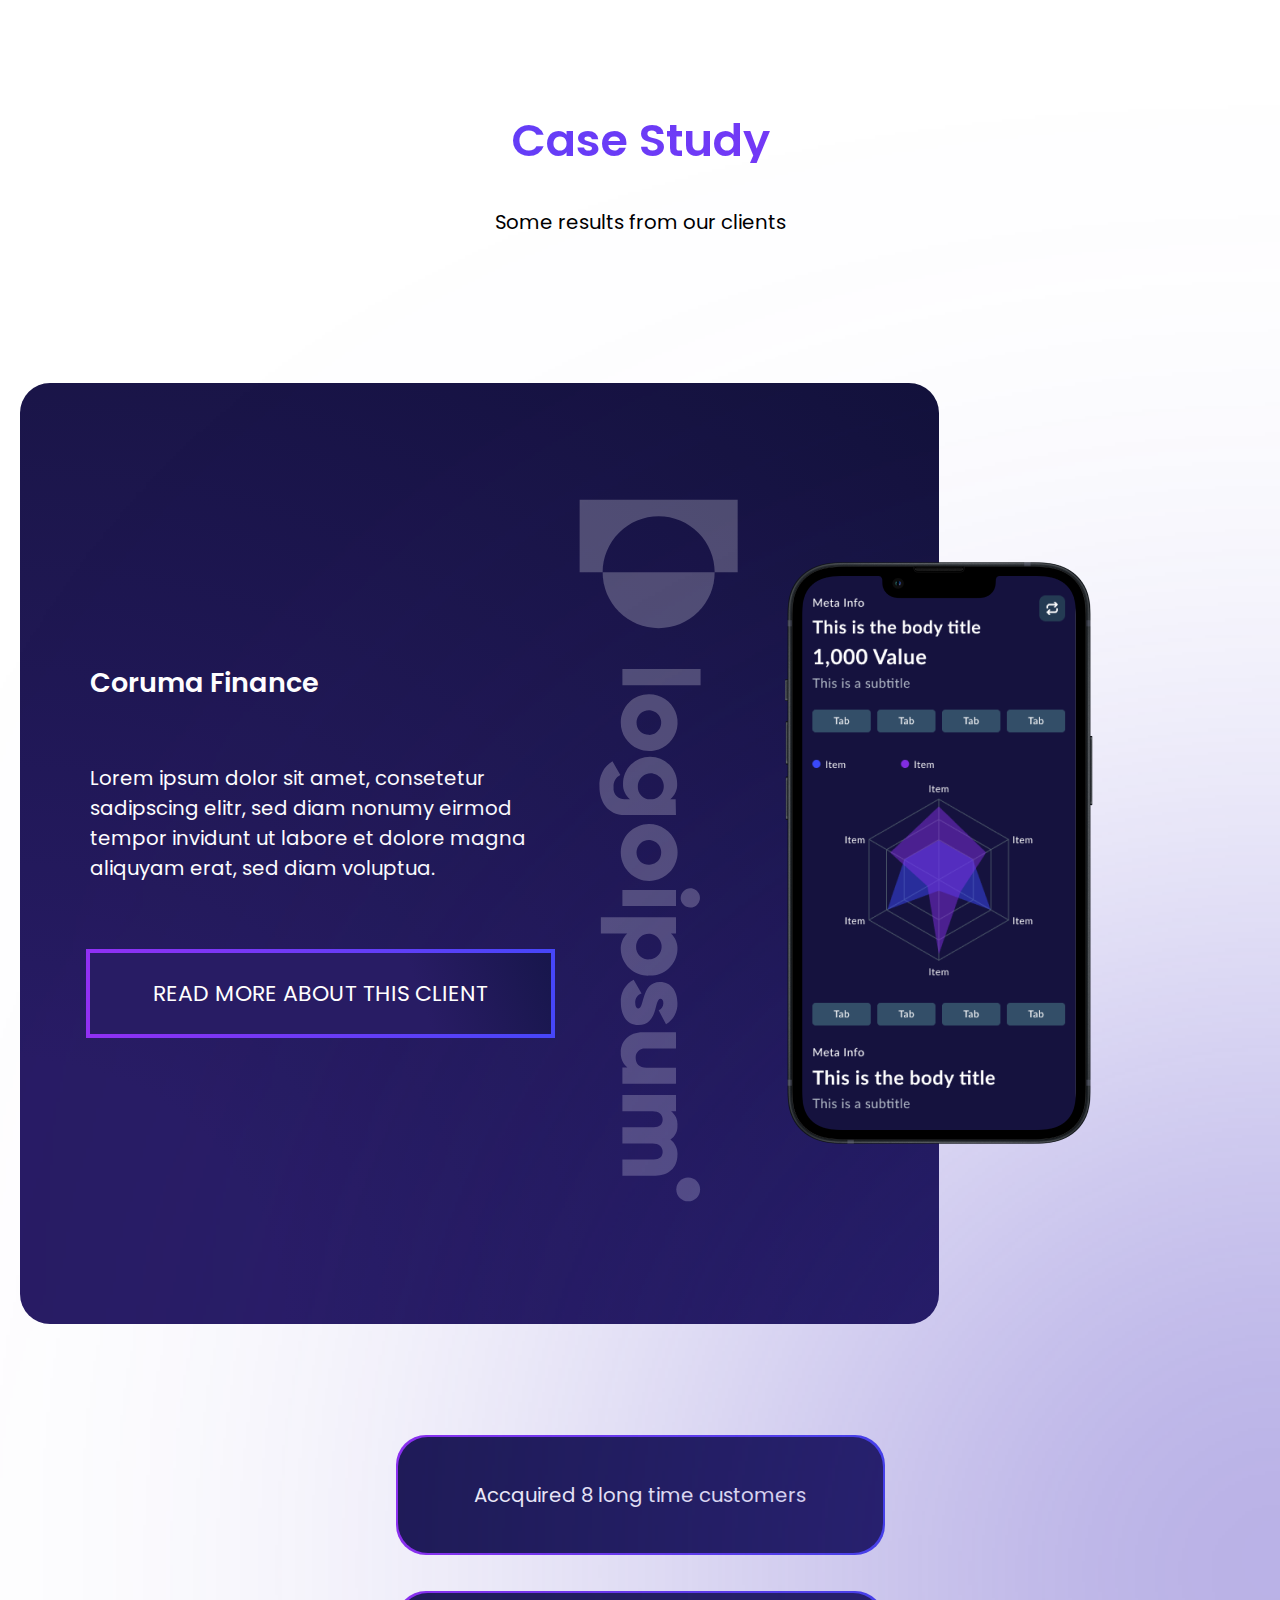
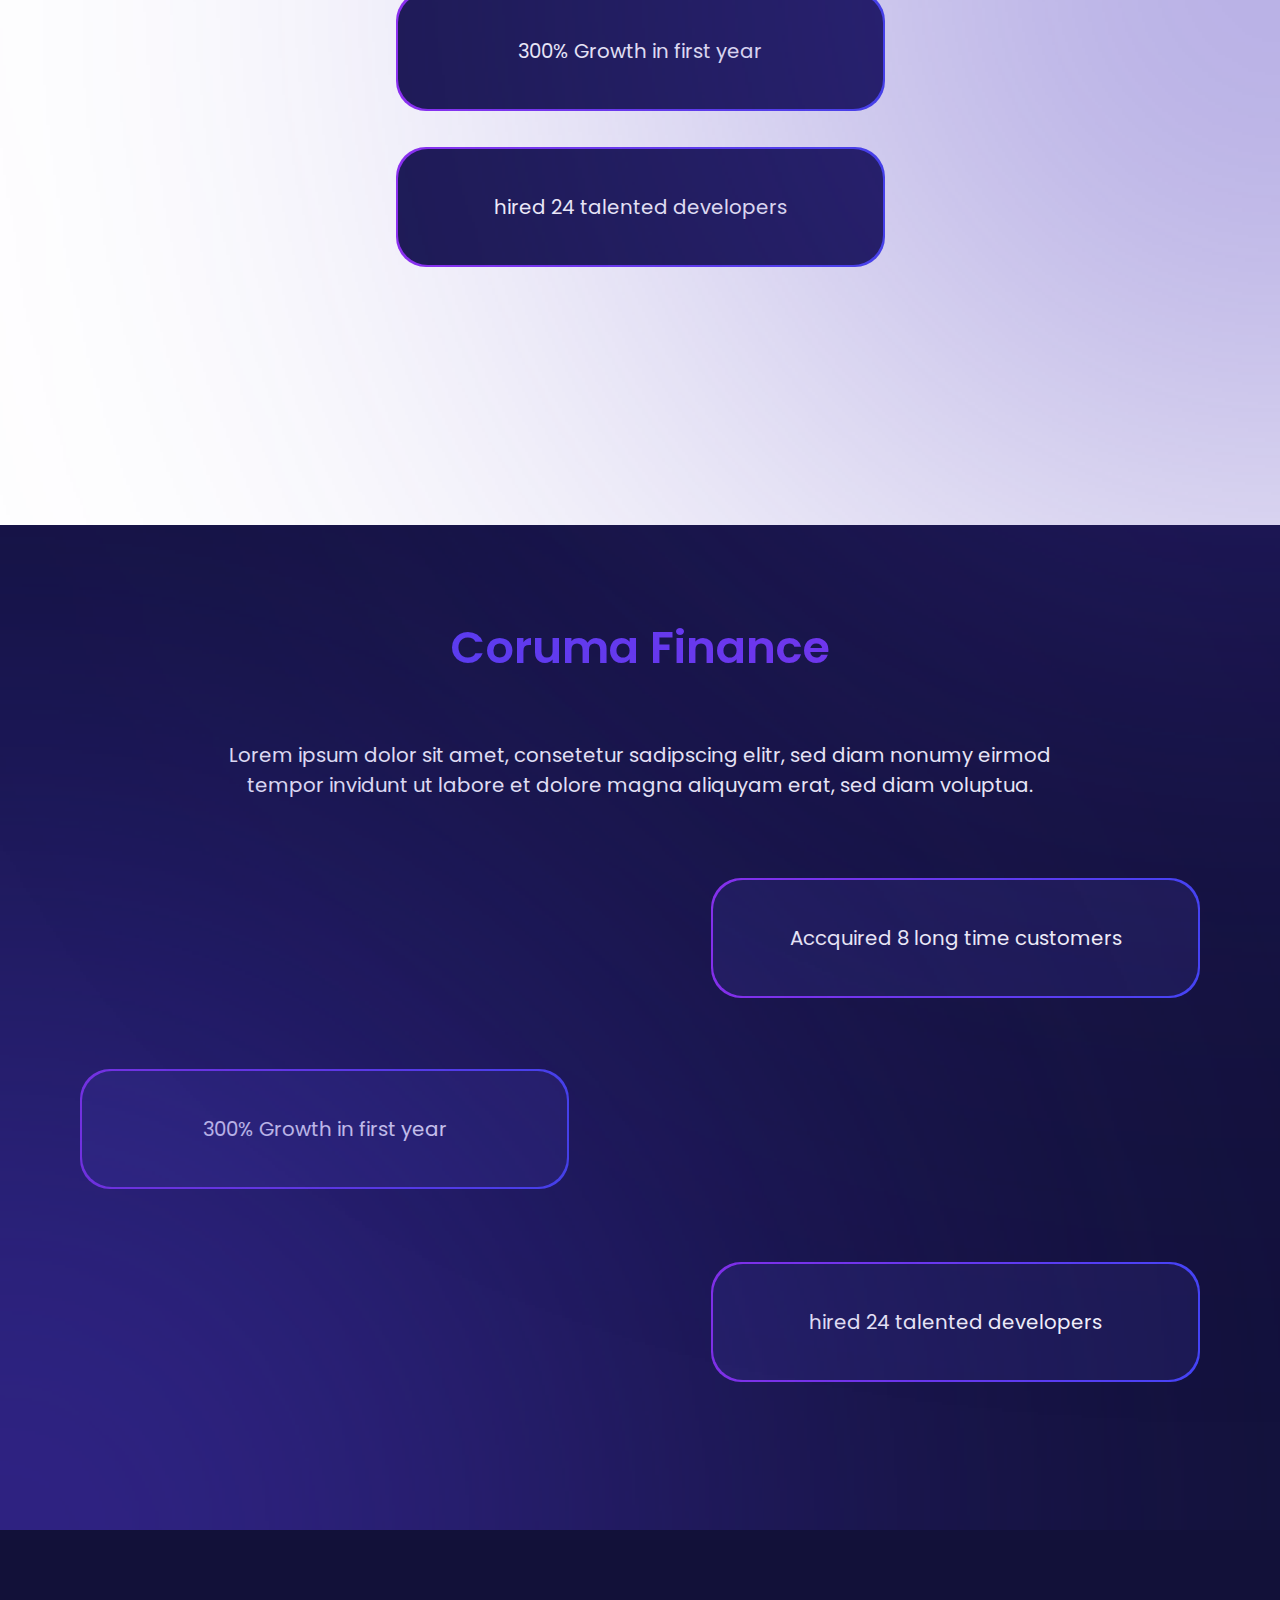
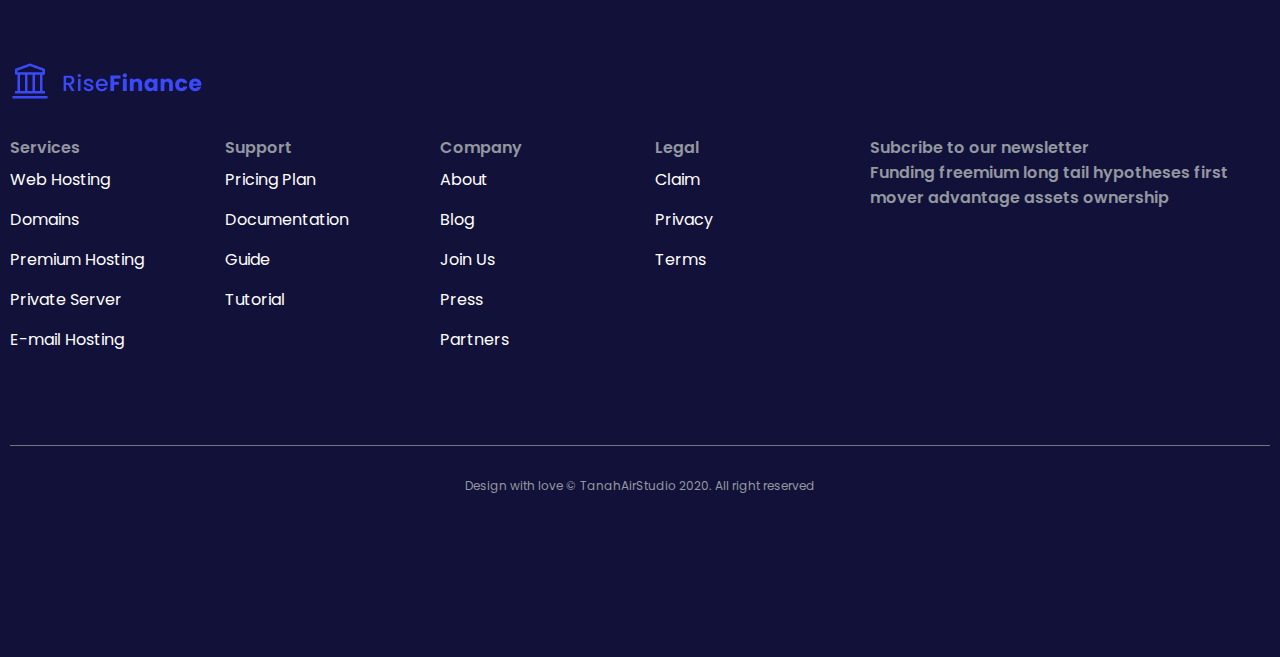
==== commit 6c99dcac: "Add files via upload" ====
--- a/index.html
+++ b/index.html
@@ -93,34 +93,36 @@
                 </div>
             </div>
         </section>
-        <section id="cases">
-            <h2 class="highlight">Case study</h2>
-            <p>Some results from our clients</p>
-            <div class="container">
-                <div class="content">
-                    <h3>Coruma Finance</h3>
-                    <p>Lorem ipsum dolor sit amet, consetetur sadipscing elitr, sed diam nonumy eirmod tempor invidunt ut labore et dolore magna aliquyam erat, sed diam voluptua.</p>
-                    <a href="#" class="btn">read more about this client</a>
-                    <img src="images/case-logo.svg" alt="logo of partner">
+        <div class="right-light">
+            <section id="cases">
+                <h2 class="highlight">Case study</h2>
+                <p>Some results from our clients</p>
+                <div class="container">
+                    <div class="content">
+                        <h3>Coruma Finance</h3>
+                        <p>Lorem ipsum dolor sit amet, consetetur sadipscing elitr, sed diam nonumy eirmod tempor invidunt ut labore et dolore magna aliquyam erat, sed diam voluptua.</p>
+                        <a href="#" class="btn">read more about this client</a>
+                        <img src="images/case-logo.svg" alt="logo of partner">
+                    </div>
+                    <ul>
+                        <li>Accquired 8 long time customers</li>
+                        <li>300% Growth in first year</li>
+                        <li>hired 24 talented developers</li>
+                    </ul>
                 </div>
-                <ul>
-                    <li>Accquired 8 long time customers</li>
-                    <li>300% Growth in first year</li>
-                    <li>hired 24 talented developers</li>
-                </ul>
-            </div>
-        </section>
-        <section id="finance">
-            <h2 class="highlight">Coruma Finance</h2>
-            <p>Lorem ipsum dolor sit amet, consetetur sadipscing elitr, sed diam nonumy eirmod tempor invidunt ut labore et dolore magna aliquyam erat, sed diam voluptua.</p>
-            <div class="container">
-                <ul class="content">
-                    <li>Accquired 8 long time customers</li>
-                    <li>300% Growth in first year</li>
-                    <li>hired 24 talented developers</li>
-                </ul>
-            </div>
-        </section>
+            </section>
+            <section id="finance">
+                <h2 class="highlight">Coruma Finance</h2>
+                <p>Lorem ipsum dolor sit amet, consetetur sadipscing elitr, sed diam nonumy eirmod tempor invidunt ut labore et dolore magna aliquyam erat, sed diam voluptua.</p>
+                <div class="container">
+                    <ul class="content">
+                        <li>Accquired 8 long time customers</li>
+                        <li>300% Growth in first year</li>
+                        <li>hired 24 talented developers</li>
+                    </ul>
+                </div>
+            </section>
+        </div>
     </main>
     <footer>
         <div class="container">
--- a/styles/style.css
+++ b/styles/style.css
@@ -25,7 +25,7 @@
 }
 .logo {
   max-width: 378px;
-  width: 100%;
+  width: 80%;
 }
 
 nav {
@@ -137,7 +137,6 @@
 
 body {
   overflow-x: hidden;
-  height: 2000px;
   font-family: "Poppins", sans-serif;
 }
 
@@ -445,6 +444,9 @@
   -webkit-box-shadow: 9px 9px 90px 0px #9130F4;
           box-shadow: 9px 9px 90px 0px #9130F4;
   margin: 20px auto;
+}
+#delivering .container .image-wrapper img {
+  width: 100%;
 }
 #delivering .container .content {
   max-width: 820px;
@@ -555,12 +557,15 @@
           flex-direction: column;
   gap: 40px;
   margin: 0 auto;
+  width: 100%;
+  max-width: 485px;
 }
 #cases .container ul li {
   position: relative;
   text-align: center;
   list-style: none;
-  width: 485px;
+  max-width: 485px;
+  width: 100%;
   padding: 43px 0;
   color: #fff;
   background-color: #1C1A50;
@@ -584,7 +589,7 @@
   background: radial-gradient(circle at left bottom, rgb(40, 28, 100) 20%, rgb(18, 17, 57) 100%);
   width: 100%;
   max-width: 919px;
-  padding: 280px 70px;
+  padding: 50px 70px;
   border-radius: 30px;
   position: relative;
 }
@@ -620,7 +625,12 @@
   top: 40%;
   opacity: 0.3;
 }
-#cases::after {
+
+.right-light {
+  overflow: hidden;
+  position: relative;
+}
+.right-light::after {
   content: "";
   position: absolute;
   display: block;
@@ -630,7 +640,7 @@
   -webkit-filter: blur(450px);
           filter: blur(450px);
   border-radius: 50%;
-  bottom: -50%;
+  top: 50%;
   right: 0;
   -webkit-transform: translate(50%, -50%);
           transform: translate(50%, -50%);
@@ -643,6 +653,7 @@
   position: relative;
   z-index: -1;
   overflow: hidden;
+  overflow-x: hidden;
 }
 #finance h2 {
   text-align: center;
@@ -680,7 +691,8 @@
   position: absolute;
   text-align: center;
   list-style: none;
-  width: 435px;
+  max-width: 485px;
+  width: 100%;
   padding: 43px 0;
   color: #fff;
   background-color: #1C1A50;
@@ -728,6 +740,7 @@
 }
 
 footer {
+  padding: 0 10px;
   background-color: #121139;
 }
 footer .container {
@@ -787,6 +800,9 @@
             flex-direction: row;
     gap: 40px;
   }
+  #cases .container .content {
+    padding: 280px 70px;
+  }
   #cases .container .content::before {
     display: block;
   }
@@ -812,7 +828,7 @@
     width: 1170px;
   }
   #finance .content::before {
-    display: block;
+    opacity: 1;
   }
 }
 @media (min-width: 1540px) {
@@ -825,7 +841,7 @@
             justify-content: space-between;
   }
   header .container .content {
-    opacity: 1;
+    text-align: left;
   }
   #cases .container ul {
     gap: 78px;
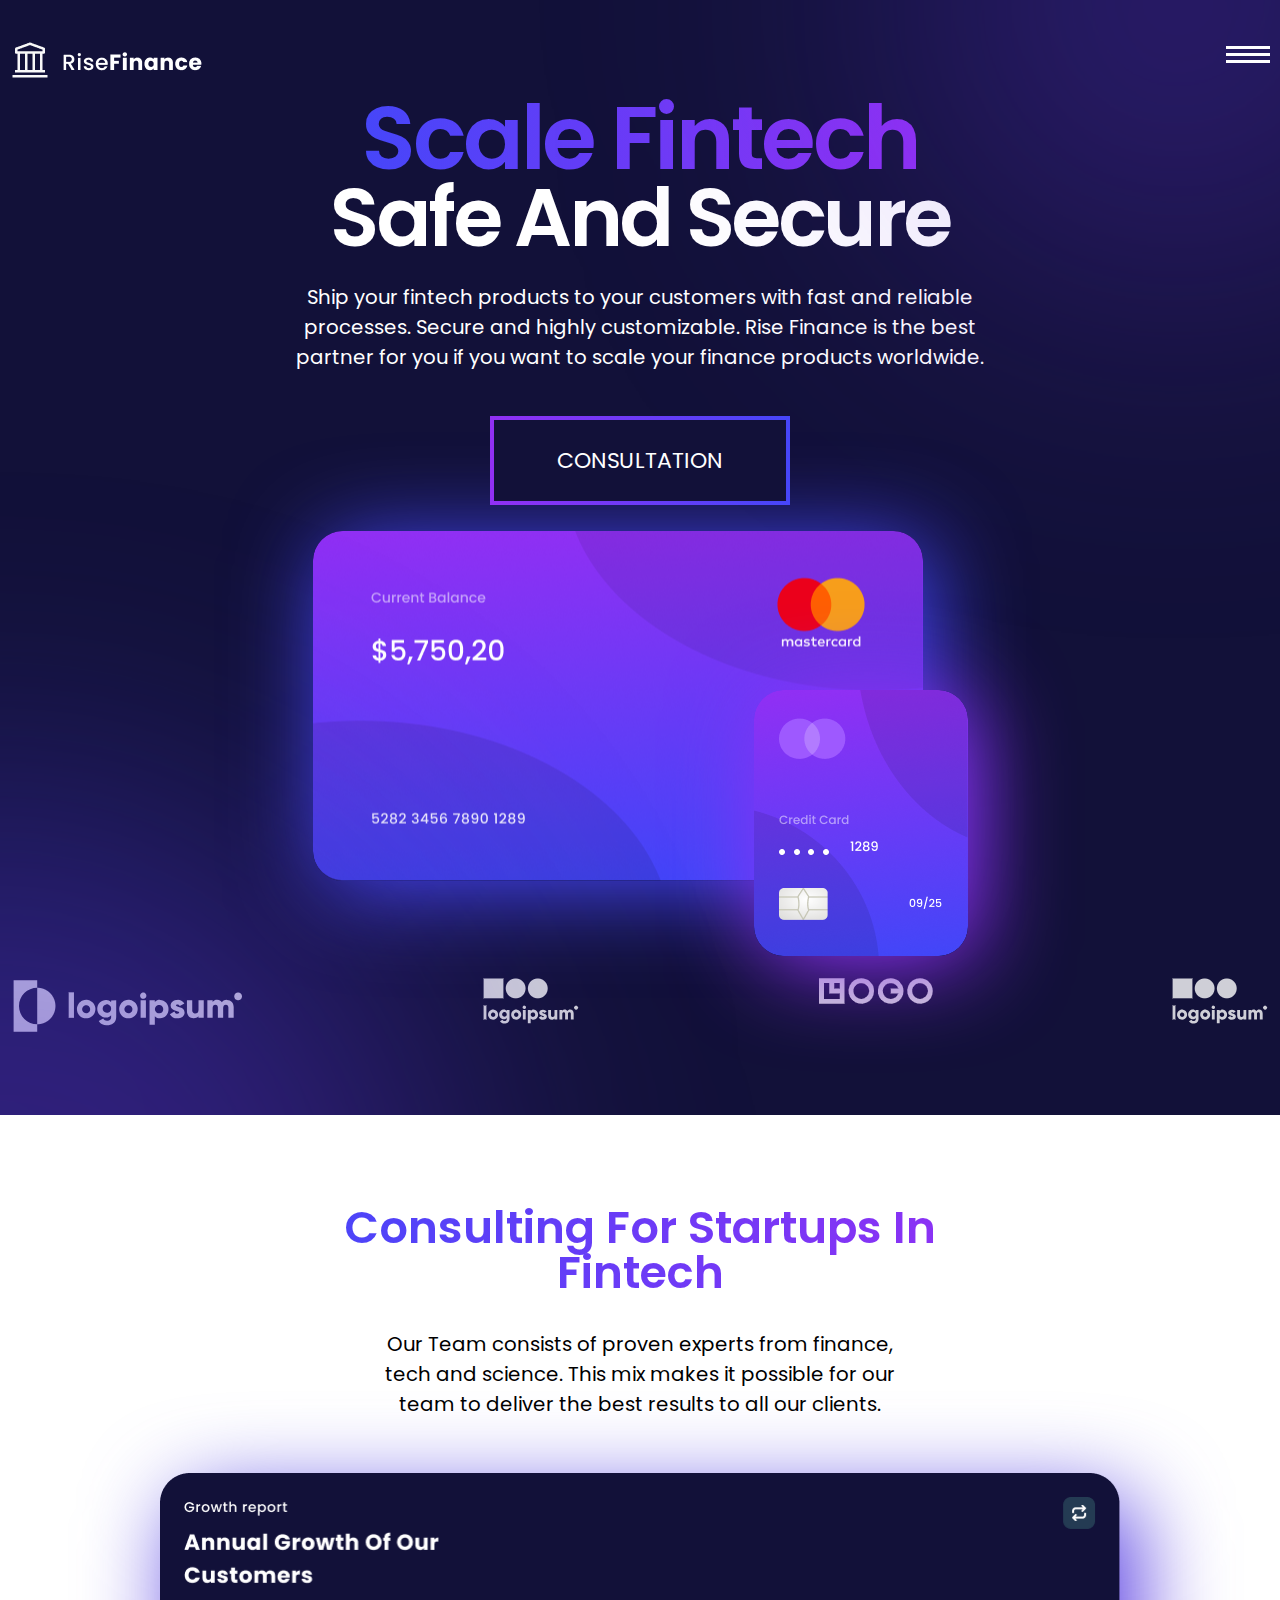
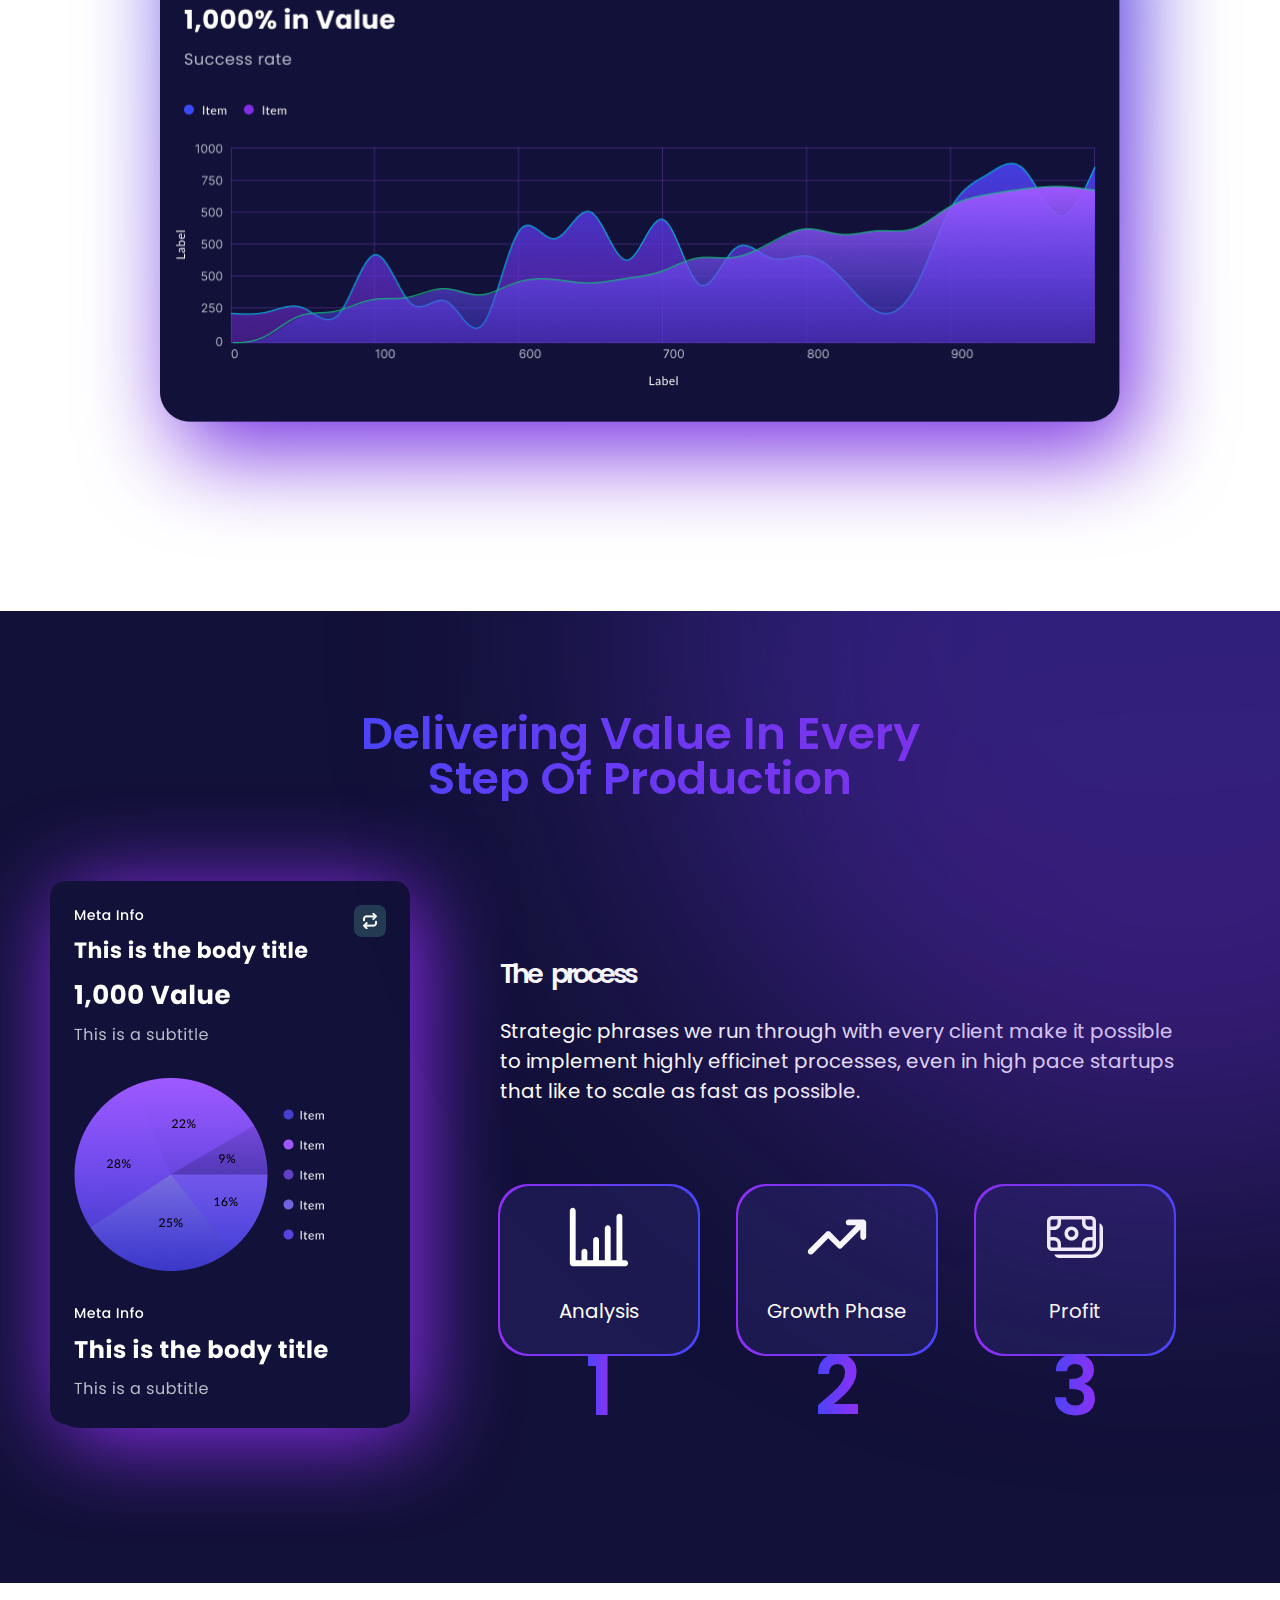
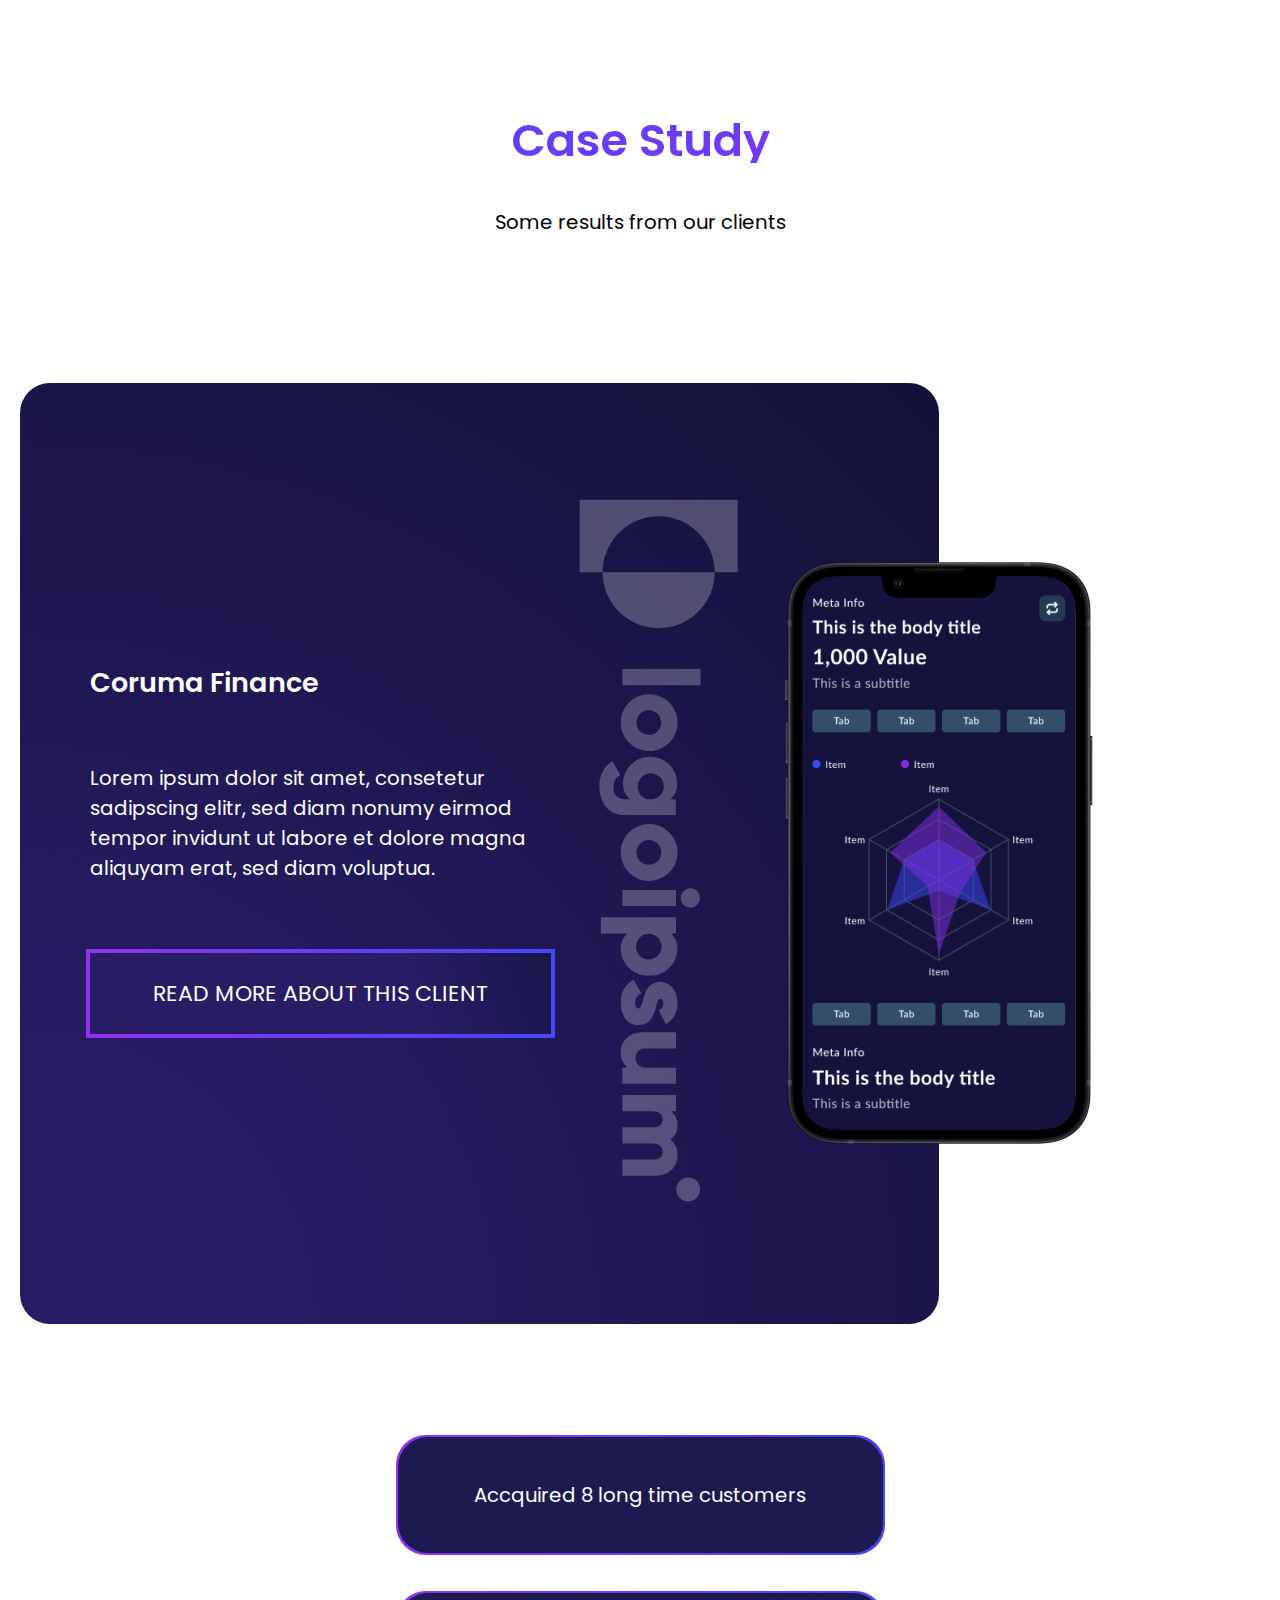
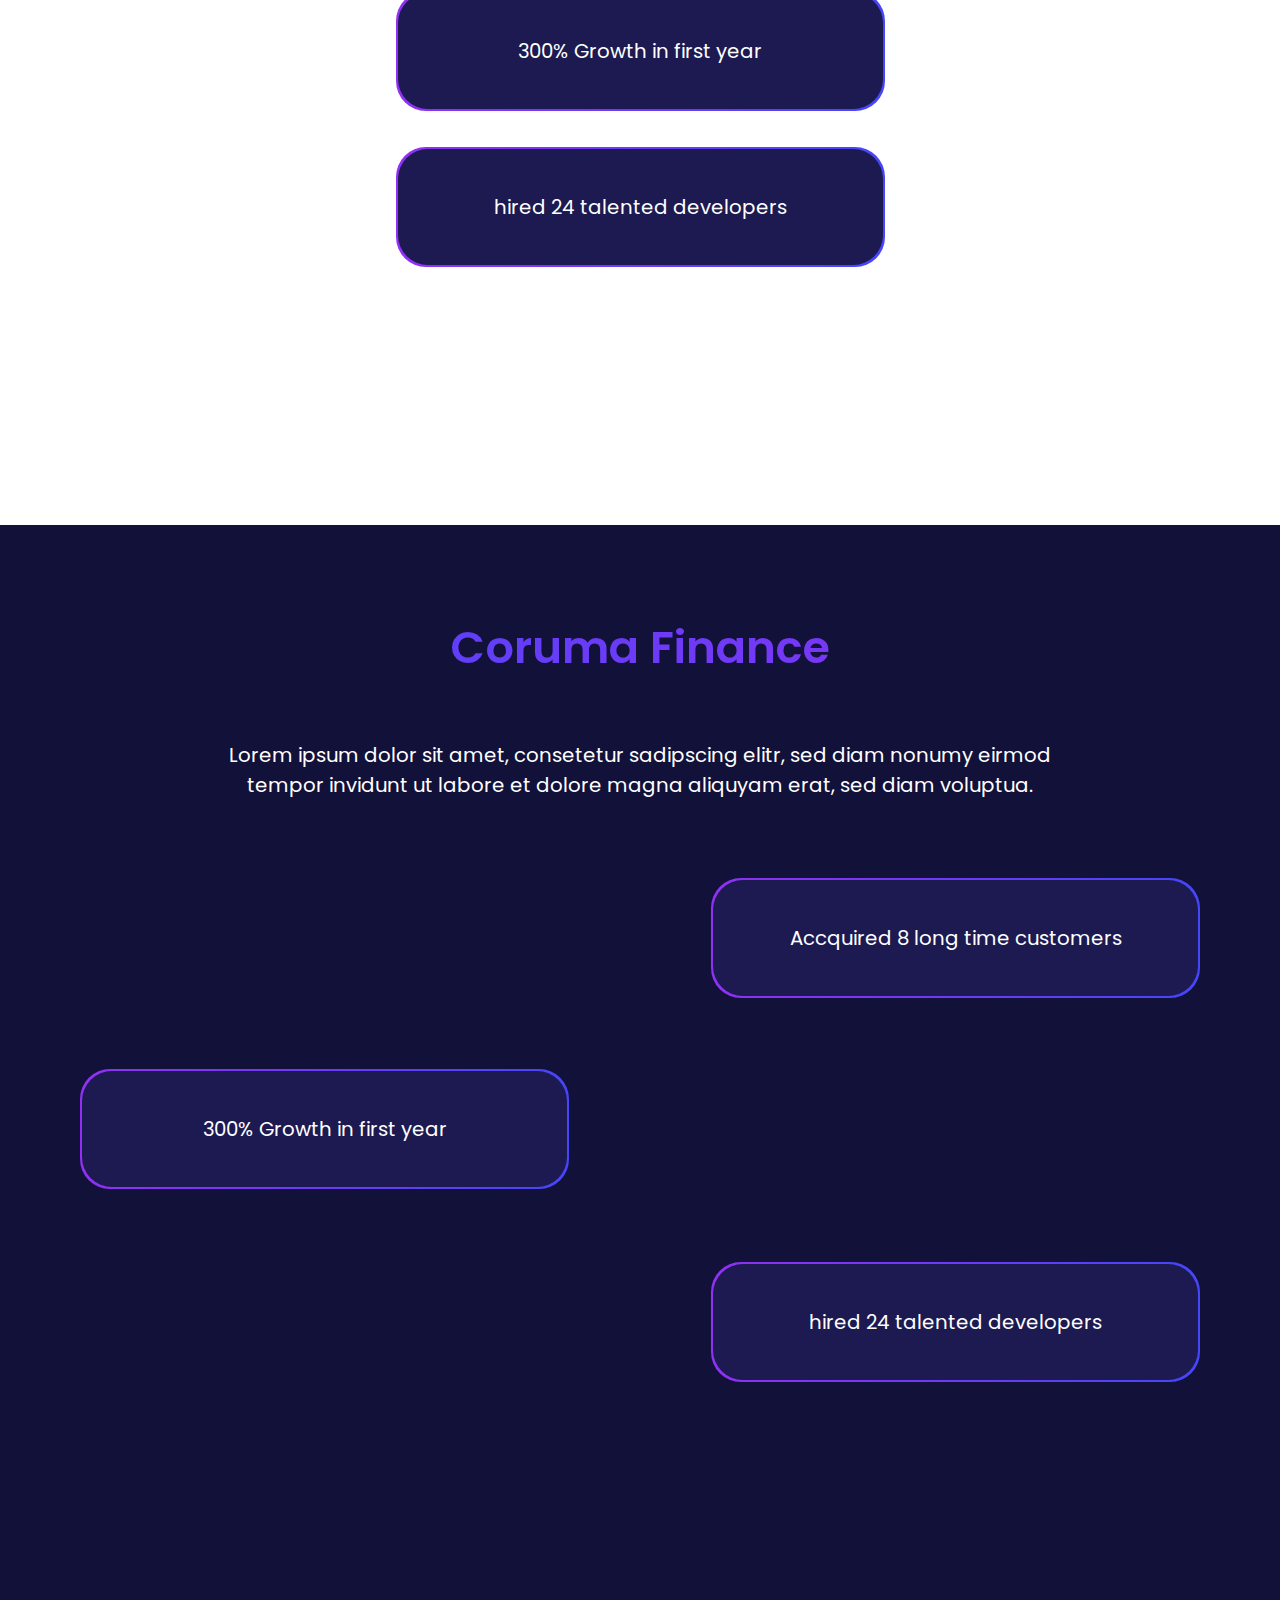
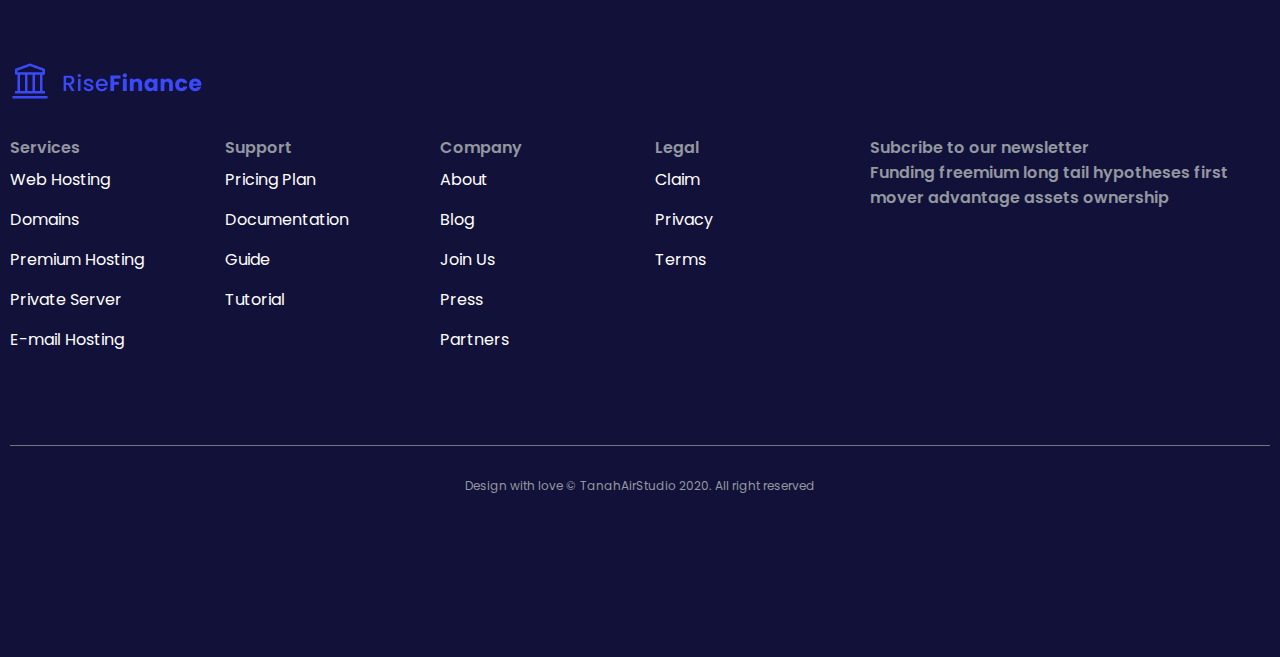
==== commit 9c04dec5: "Add files via upload" ====
--- a/index.html
+++ b/index.html
@@ -15,7 +15,7 @@
 <body>
     <nav class="nav-scroll">
         <div class="container">
-            <img src="images/logo.svg" alt="Logo of the Canvix" class="logo">
+            <img src="images/logo.png" alt="Logo of the Canvix" class="logo">
             <div class="burger">
                 <svg>
                     <use height="17" width="44" class="burger-icon" href="images/icons.svg#burger"/>
--- a/styles/style.css
+++ b/styles/style.css
@@ -24,7 +24,7 @@
   }
 }
 .logo {
-  max-width: 378px;
+  max-width: 201px;
   width: 80%;
 }
 
@@ -348,6 +348,7 @@
 
 #consulting {
   text-align: center;
+  overflow: hidden;
 }
 #consulting .container {
   display: -webkit-box;
@@ -631,6 +632,7 @@
   position: relative;
 }
 .right-light::after {
+  opacity: 0;
   content: "";
   position: absolute;
   display: block;
@@ -724,6 +726,7 @@
   border-radius: 30px;
 }
 #finance::after {
+  opacity: 0;
   content: "";
   position: absolute;
   display: block;
@@ -808,6 +811,9 @@
   }
 }
 @media (min-width: 1440px) {
+  .right-light::after {
+    opacity: 1;
+  }
   .container {
     padding: 0;
   }
@@ -822,6 +828,9 @@
   #delivering .image-wrapper {
     margin: 0 auto;
   }
+  #finance::after {
+    opacity: 1;
+  }
   #finance .content {
     position: relative;
     margin: 0 auto;
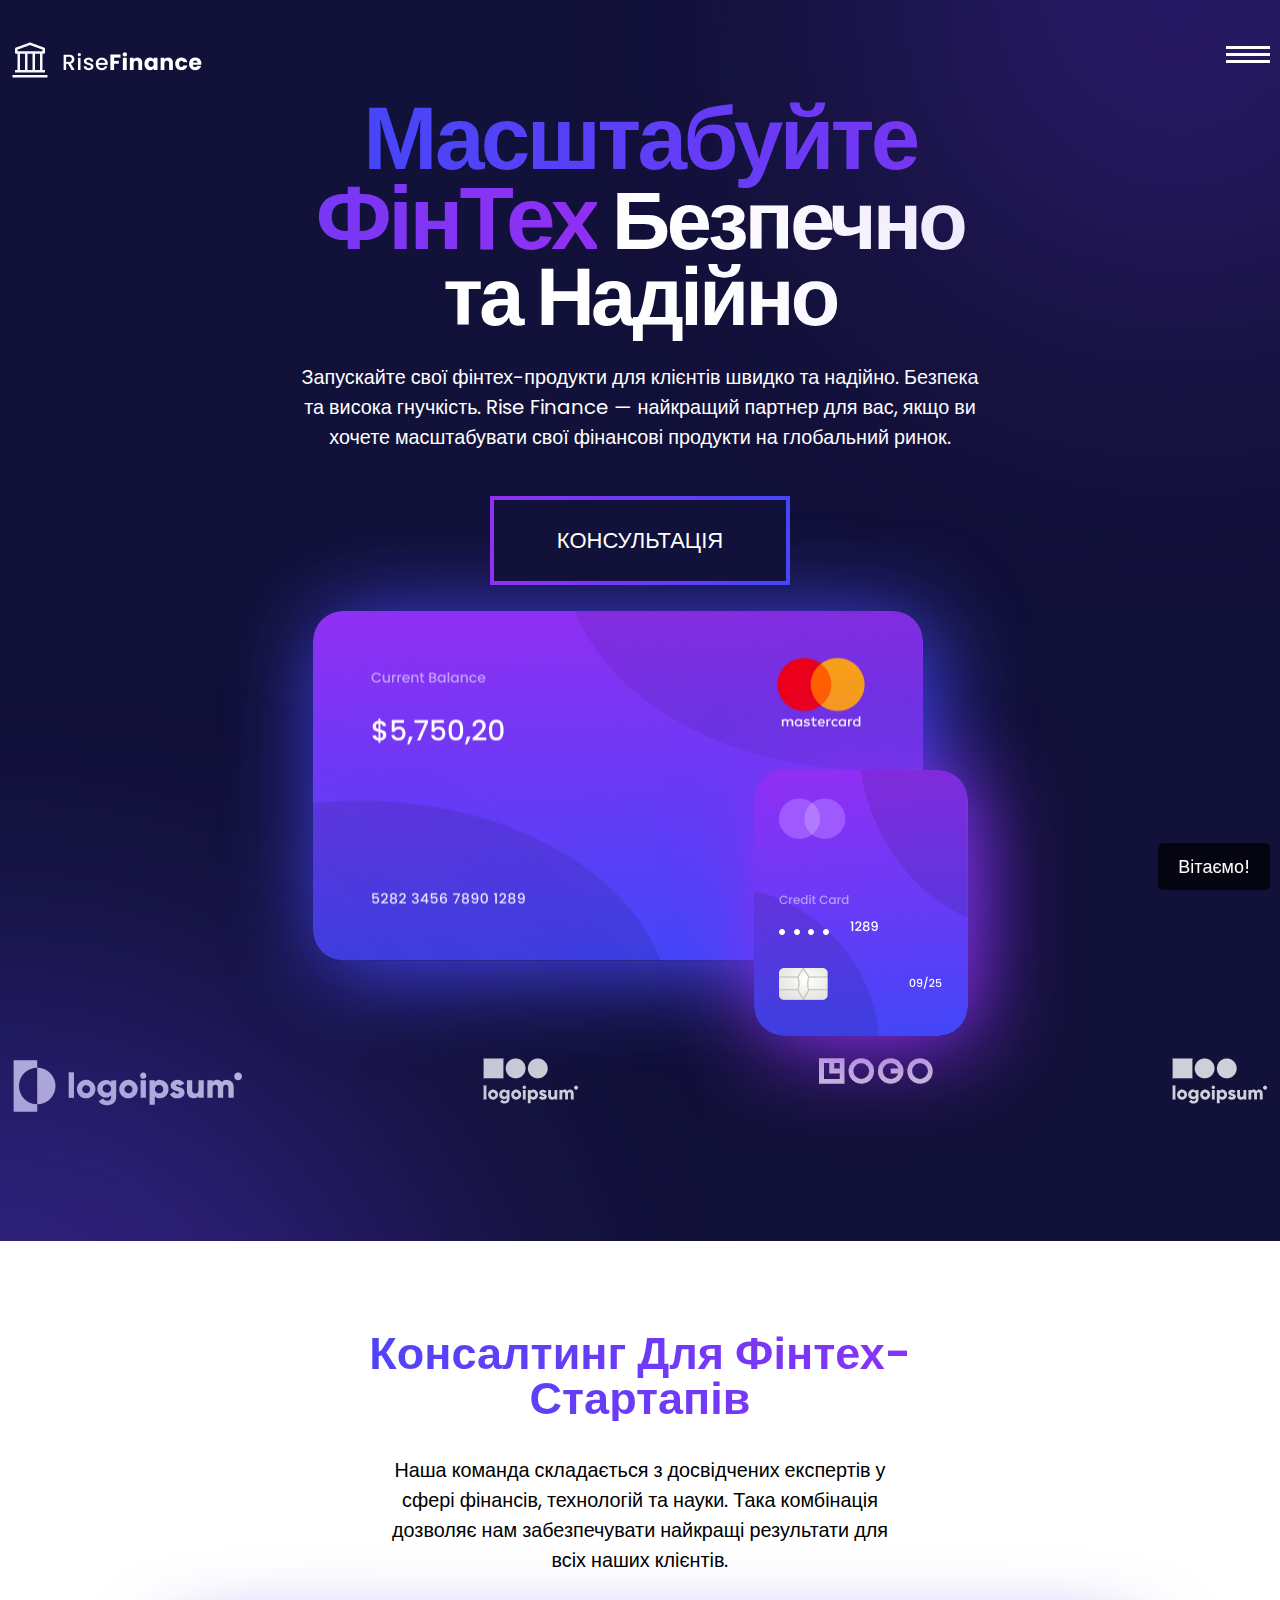
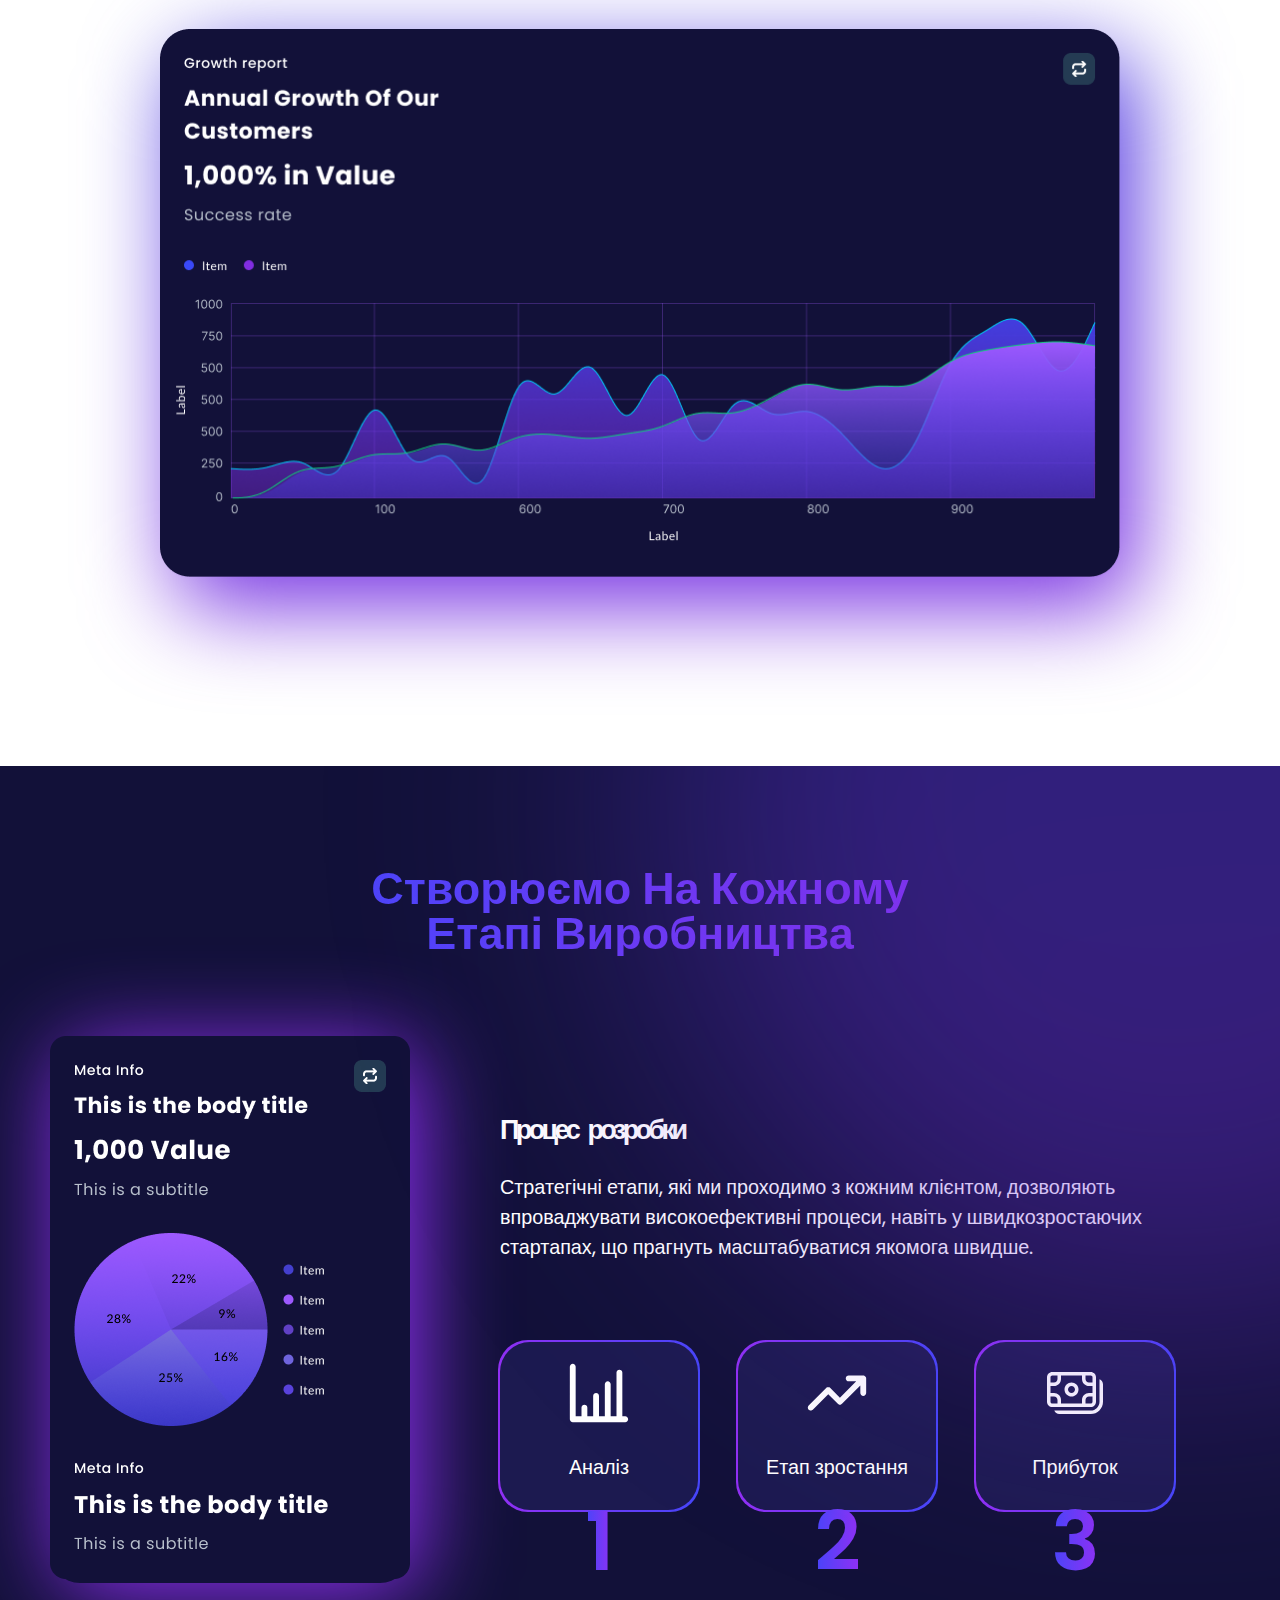
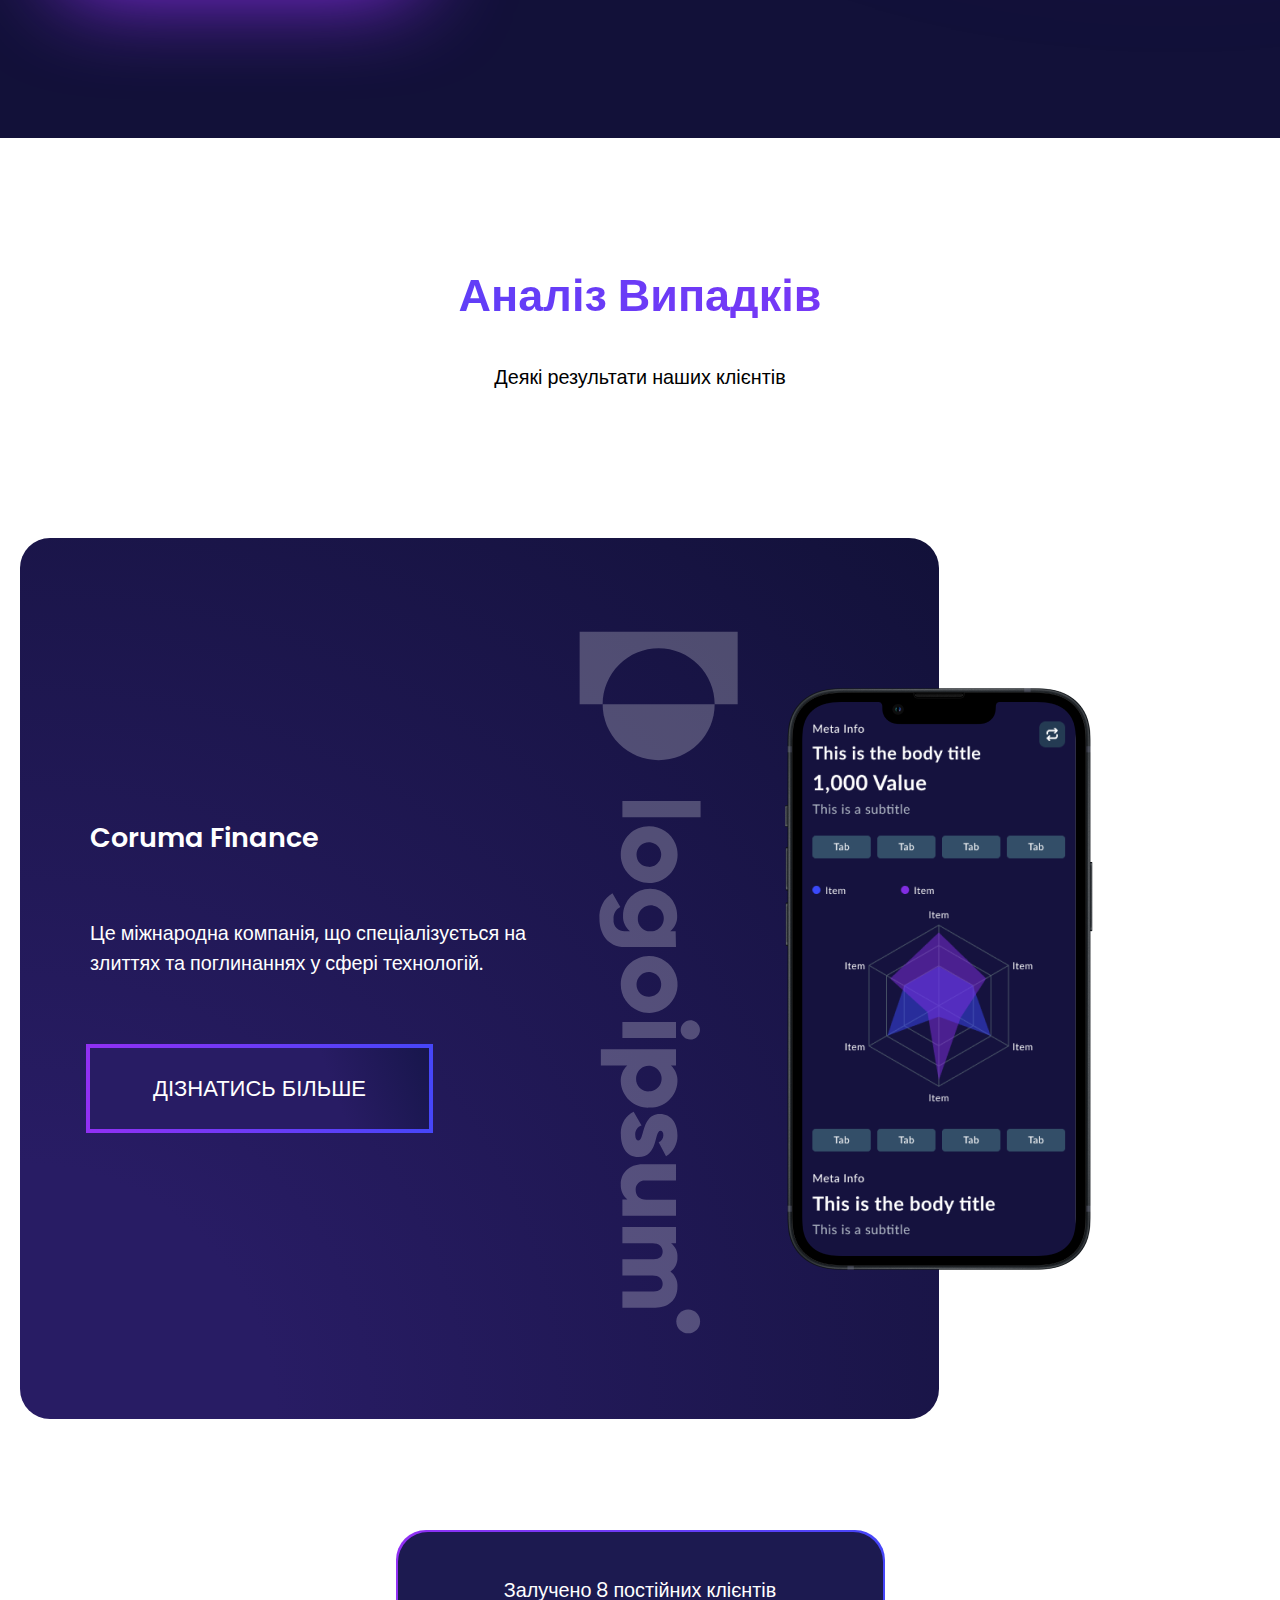
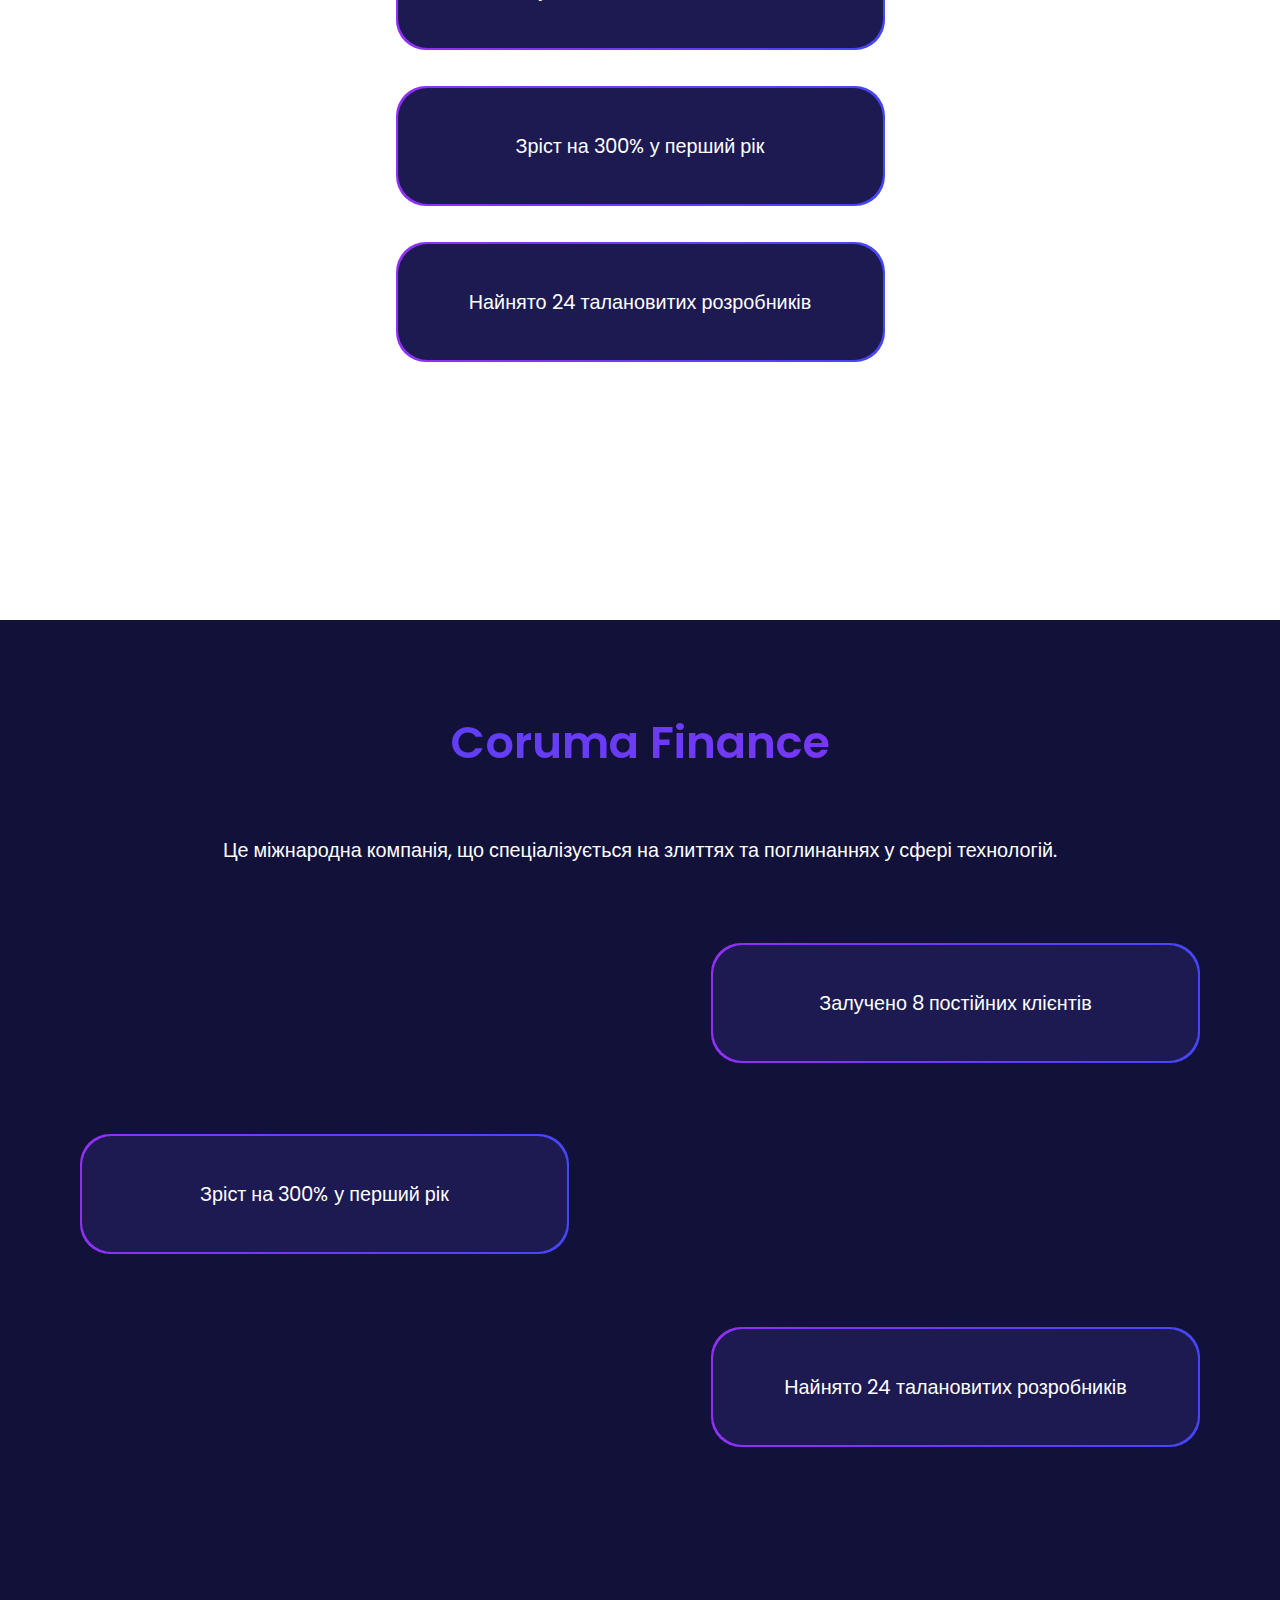
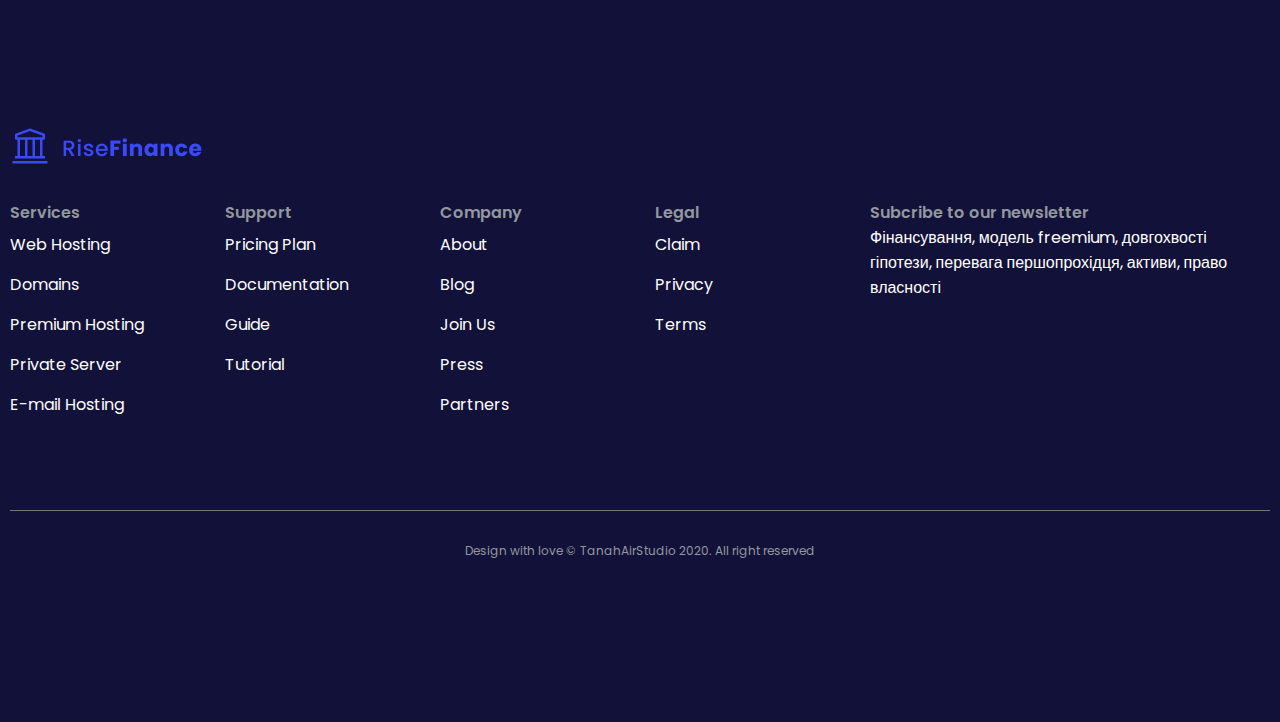
==== commit 90b44704: "Add files via upload" ====
--- a/index.html
+++ b/index.html
@@ -9,13 +9,13 @@
         content="Головна сторінка компанії RiseFinance" />
     <link rel="stylesheet" href="styles/style.css">
     <link rel="stylesheet" href="https://cdn.jsdelivr.net/npm/swiper@11/swiper-bundle.min.css" />
-    <link rel = "icon" type = "image/png" href = "images/logo.png">
+    <link rel = "icon" type = "image/png" href = "favicon.ico">
     <title>RiseFinance</title>
 </head>
 <body>
     <nav class="nav-scroll">
         <div class="container">
-            <img src="images/logo.png" alt="Logo of the Canvix" class="logo">
+            <img src="images/logo.png" alt="Logo of the RiseFinance" class="logo">
             <div class="burger">
                 <svg>
                     <use height="17" width="44" class="burger-icon" href="images/icons.svg#burger"/>
@@ -34,7 +34,7 @@
                 </a>
             </li>
             <li>
-                <a href="contact.html">
+                <a href="contacts.html">
                     Contacts
                 </a>
             </li>
@@ -43,9 +43,9 @@
     <header>
         <div class="container">
             <div class="content">
-                <h1><span class="highlight">Scale Fintech</span> Safe And Secure</h1>
-                <p>Ship your fintech products to your customers with fast and reliable processes. Secure and highly customizable. Rise Finance is the best partner for you if you want to scale your finance products worldwide.</p>
-                <a href="#" class="btn">consultation</a>
+                <h1><span class="highlight">Масштабуйте ФінТех</span> Безпечно та Надійно</h1>
+                <p>Запускайте свої фінтех-продукти для клієнтів швидко та надійно. Безпека та висока гнучкість. Rise Finance — найкращий партнер для вас, якщо ви хочете масштабувати свої фінансові продукти на глобальний ринок.</p>
+                <a href="#" class="btn">консультація</a>
             </div>
             <div class="cards"></div>
             <div class="partners">
@@ -59,69 +59,72 @@
     <main>
         <section id="consulting">
             <div class="container">
-                <h2 class="highlight">consulting for startups in fintech</h2>
-                <p>Our Team consists of proven experts from finance, tech and science. This mix makes it possible for our team to deliver the best results to all our clients.</p>
+                <h2 class="highlight">консалтинг для фінтех-стартапів</h2>
+                <p>Наша команда складається з досвідчених експертів у сфері фінансів, технологій та науки. Така комбінація дозволяє нам забезпечувати найкращі результати для всіх наших клієнтів.</p>
                 <div class="image-wrapper"><img src="images/graph.png" alt="graph"></div>
             </div>
         </section>
         <section id="delivering">
-            <h2 class="highlight">Delivering value in every step of production</h2>
+            <h2 class="highlight">Створюємо на кожному етапі виробництва</h2>
             <div class="container">
                 <div class="image-wrapper">
                     <img src="images/chart.png" alt="chart">
                 </div>
                 <div class="content">
-                    <h3>The&ensp;process</h3>
-                    <p>Strategic phrases we run through with every client make it possible to implement highly efficinet processes, even in high pace startups that like to scale as fast as possible.</p>
+                    <h3>Процес&ensp;розробки</h3>
+                    <p>Стратегічні етапи, які ми проходимо з кожним клієнтом, дозволяють впроваджувати високоефективні процеси, навіть у швидкозростаючих стартапах, що прагнуть масштабуватися якомога швидше.</p>
                     <ol type="1">
                         <li>
                             <svg>
                                 <use height="70" width="70" href="images/icons.svg#analysis"/>
                             </svg>
-                            Analysis</li>
+                            Аналіз</li>
                         <li>
                             <svg>
                                 <use height="70" width="70" href="images/icons.svg#growth"/>
                             </svg>
-                            Growth Phase</li>
+                            Етап зростання</li>
                         <li>
                             <svg>
                                 <use height="70" width="70" href="images/icons.svg#profit"/>
                             </svg>
-                            Profit</li>
+                            Прибуток</li>
                     </ol>
                 </div>
             </div>
         </section>
         <div class="right-light">
             <section id="cases">
-                <h2 class="highlight">Case study</h2>
-                <p>Some results from our clients</p>
+                <h2 class="highlight">Аналіз випадків</h2>
+                <p>Деякі результати наших клієнтів</p>
                 <div class="container">
                     <div class="content">
                         <h3>Coruma Finance</h3>
-                        <p>Lorem ipsum dolor sit amet, consetetur sadipscing elitr, sed diam nonumy eirmod tempor invidunt ut labore et dolore magna aliquyam erat, sed diam voluptua.</p>
-                        <a href="#" class="btn">read more about this client</a>
+                        <p>Це міжнародна компанія, що спеціалізується на злиттях та поглинаннях у сфері технологій.</p>
+                        <a href="#" class="btn">Дізнатись більше</a>
                         <img src="images/case-logo.svg" alt="logo of partner">
                     </div>
                     <ul>
-                        <li>Accquired 8 long time customers</li>
-                        <li>300% Growth in first year</li>
-                        <li>hired 24 talented developers</li>
+                        <li>Залучено 8 постійних клієнтів</li>
+                        <li>Зріст на 300% у перший рік</li>
+                        <li>Найнято 24 талановитих розробників</li>
                     </ul>
                 </div>
             </section>
             <section id="finance">
                 <h2 class="highlight">Coruma Finance</h2>
-                <p>Lorem ipsum dolor sit amet, consetetur sadipscing elitr, sed diam nonumy eirmod tempor invidunt ut labore et dolore magna aliquyam erat, sed diam voluptua.</p>
+                <p>Це міжнародна компанія, що спеціалізується на злиттях та поглинаннях у сфері технологій.</p>
                 <div class="container">
                     <ul class="content">
-                        <li>Accquired 8 long time customers</li>
-                        <li>300% Growth in first year</li>
-                        <li>hired 24 talented developers</li>
+                        <li>Залучено 8 постійних клієнтів</li>
+                        <li>Зріст на 300% у перший рік</li>
+                        <li>Найнято 24 талановитих розробників</li>
                     </ul>
                 </div>
             </section>
+        </div>
+        <div class="indicator">
+            <span id="indicator-text">Вітаємо!</span>
         </div>
     </main>
     <footer>
@@ -159,7 +162,7 @@
                 </div>
                 <div class="col">
                     <p class="col-head">Subcribe to our newsletter</p>
-                    <p>Funding freemium long tail hypotheses first mover advantage assets ownership</p>
+                    <p>Фінансування, модель freemium, довгохвості гіпотези, перевага першопрохідця, активи, право власності</p>
                 </div>
             </div>
             <p class="copyright">
--- a/styles/style.css
+++ b/styles/style.css
@@ -1,28 +1,4 @@
 @import url("https://fonts.googleapis.com/css2?family=DM+Sans:ital,opsz,wght@0,9..40,100..1000;1,9..40,100..1000&family=Josefin+Sans:ital,wght@0,100..700;1,100..700&family=Montserrat:ital,wght@0,100..900;1,100..900&family=PT+Sans:ital,wght@0,400;0,700;1,400;1,700&family=Poppins:ital,wght@0,100;0,200;0,300;0,400;0,500;0,600;0,700;0,800;0,900;1,100;1,200;1,300;1,400;1,500;1,600;1,700;1,800;1,900&family=Roboto+Serif:ital,opsz,wght@0,8..144,100..900;1,8..144,100..900&display=swap");
-@-webkit-keyframes navLinkFade {
-  from {
-    opacity: 0;
-    -webkit-transform: translateX(50px);
-            transform: translateX(50px);
-  }
-  to {
-    opacity: 1;
-    -webkit-transform: translateX(0px);
-            transform: translateX(0px);
-  }
-}
-@keyframes navLinkFade {
-  from {
-    opacity: 0;
-    -webkit-transform: translateX(50px);
-            transform: translateX(50px);
-  }
-  to {
-    opacity: 1;
-    -webkit-transform: translateX(0px);
-            transform: translateX(0px);
-  }
-}
 .logo {
   max-width: 201px;
   width: 80%;
@@ -35,7 +11,6 @@
   right: 0;
   left: 0;
   padding: 30px 0;
-  margin: 0 auto;
   height: 100px;
   -webkit-transition: 0.5s all ease-in-out;
   transition: 0.5s all ease-in-out;
@@ -51,10 +26,6 @@
   -webkit-box-align: center;
       -ms-flex-align: center;
           align-items: center;
-  -webkit-box-orient: horizontal;
-  -webkit-box-direction: normal;
-      -ms-flex-direction: row;
-          flex-direction: row;
 }
 
 .scrolled {
@@ -63,9 +34,9 @@
 
 .nav-links {
   position: absolute;
+  height: 100vh;
+  top: 100px;
   right: 0;
-  height: calc(100vh - 100px);
-  top: 100px;
   display: -webkit-box;
   display: -ms-flexbox;
   display: flex;
@@ -83,6 +54,7 @@
   width: 25%;
   max-width: 250px;
   min-width: 200px;
+  border-radius: 20px;
   -webkit-transform: translateX(100%);
           transform: translateX(100%);
   -webkit-transition: -webkit-transform 0.5s ease-in;
@@ -133,6 +105,7 @@
 
 html {
   font-size: 9px;
+  overflow-x: hidden;
 }
 
 body {
@@ -168,11 +141,16 @@
   font-weight: 600;
 }
 
+h4 {
+  font-size: 2.5rem;
+  font-weight: 600;
+}
+
 p, li {
   font-size: 2.2rem;
 }
 
-a.btn {
+.btn {
   z-index: 100;
   display: inline-block;
   position: relative;
@@ -183,7 +161,7 @@
   padding: 24px 63px;
   margin: 10px auto;
 }
-a.btn::before {
+.btn::before {
   display: block;
   position: absolute;
   top: -4px;
@@ -195,7 +173,7 @@
   background: -webkit-gradient(linear, right top, left top, from(#4646F9), to(#9130F4));
   background: linear-gradient(-90deg, #4646F9, #9130F4);
 }
-a.btn::after {
+.btn::after {
   position: absolute;
   top: 0;
   left: 0;
@@ -206,17 +184,57 @@
   background-color: #121139;
 }
 
+.submit {
+  position: relative;
+  width: 250px;
+  height: 60px;
+}
+.submit input {
+  position: relative;
+  z-index: 100;
+  width: 100%;
+  height: 100%;
+  background-color: transparent;
+  border: none;
+  outline: none;
+  color: #fff;
+  font-size: 24px;
+}
+.submit::before {
+  display: block;
+  position: absolute;
+  top: -4px;
+  left: -4px;
+  right: -4px;
+  bottom: -4px;
+  z-index: -3;
+  content: "";
+  background: -webkit-gradient(linear, right top, left top, from(#4646F9), to(#9130F4));
+  background: linear-gradient(-90deg, #4646F9, #9130F4);
+}
+.submit::after {
+  position: absolute;
+  top: 0;
+  left: 0;
+  z-index: 1;
+  color: #fff;
+  content: "";
+  width: 100%;
+  height: 100%;
+  background-color: #121139;
+}
+
 header {
   background-color: #121139;
   position: relative;
-  min-height: 1115px;
+  min-height: 1000px;
   color: #fff;
   overflow: hidden;
 }
 header::after {
   content: "";
   position: absolute;
-  display: block;
+  display: none;
   width: 881px;
   height: 881px;
   background: linear-gradient(177.23deg, rgba(66, 62, 224, 0.4) -13.49%, rgba(129, 45, 226, 0.4) 109.75%);
@@ -230,7 +248,7 @@
 header::before {
   content: "";
   position: absolute;
-  display: block;
+  display: none;
   width: 510px;
   height: 510px;
   background: linear-gradient(177.23deg, rgba(66, 62, 224, 0.4) -13.49%, rgba(129, 45, 226, 0.4) 109.75%);
@@ -313,6 +331,7 @@
       -ms-flex-pack: justify;
           justify-content: space-between;
   gap: 20px;
+  margin-bottom: 115px;
 }
 .partners :nth-child(1) {
   width: 236px;
@@ -742,6 +761,171 @@
           transform: translate(-50%, 50%);
 }
 
+#numbers {
+  text-align: center;
+  padding-top: 150px;
+}
+#numbers .container {
+  padding: 80px 10px 150px;
+  display: -webkit-box;
+  display: -ms-flexbox;
+  display: flex;
+  -webkit-box-orient: vertical;
+  -webkit-box-direction: normal;
+      -ms-flex-direction: column;
+          flex-direction: column;
+  -webkit-box-align: center;
+      -ms-flex-align: center;
+          align-items: center;
+  gap: 20px;
+  -webkit-box-pack: justify;
+      -ms-flex-pack: justify;
+          justify-content: space-between;
+}
+#numbers .container .card {
+  display: -webkit-box;
+  display: -ms-flexbox;
+  display: flex;
+  -webkit-box-orient: vertical;
+  -webkit-box-direction: normal;
+      -ms-flex-direction: column;
+          flex-direction: column;
+  gap: 8px;
+  -webkit-box-align: center;
+      -ms-flex-align: center;
+          align-items: center;
+  text-align: center;
+}
+#numbers .container .card .big-num {
+  font-size: 4rem;
+  font-weight: 700;
+}
+#numbers .container .card p {
+  max-width: 380px;
+}
+
+#mission {
+  position: relative;
+  z-index: -10;
+  background: radial-gradient(circle at right top, rgb(40, 28, 100) 20%, rgb(18, 17, 57) 100%);
+  color: #fff;
+}
+#mission .container {
+  display: -webkit-box;
+  display: -ms-flexbox;
+  display: flex;
+  -webkit-box-pack: center;
+      -ms-flex-pack: center;
+          justify-content: center;
+  -webkit-box-align: center;
+      -ms-flex-align: center;
+          align-items: center;
+  -ms-flex-wrap: wrap;
+      flex-wrap: wrap;
+  gap: 50px;
+  padding: 150px 10px;
+}
+#mission .container .content {
+  max-width: 700px;
+}
+#mission .container .content p {
+  padding: 30px 0;
+}
+#mission .container .content ul {
+  display: -webkit-box;
+  display: -ms-flexbox;
+  display: flex;
+  -webkit-box-orient: vertical;
+  -webkit-box-direction: normal;
+      -ms-flex-direction: column;
+          flex-direction: column;
+  gap: 10px;
+  margin-left: 30px;
+}
+#mission .container .content ul li {
+  position: relative;
+  list-style: none;
+}
+#mission .container .content ul li::before {
+  content: url(../images/check.svg);
+  position: absolute;
+  left: -30px;
+  top: 50%;
+  -webkit-transform: translateY(-45%);
+          transform: translateY(-45%);
+}
+#mission .container .image-wrapper {
+  position: relative;
+  max-width: 700px;
+  width: 100%;
+}
+#mission .container .image-wrapper img {
+  width: 100%;
+}
+#mission .container .image-wrapper::after {
+  display: block;
+  position: absolute;
+  top: -4px;
+  left: -4px;
+  right: -4px;
+  bottom: -2px;
+  z-index: -1;
+  content: "";
+  background: -webkit-gradient(linear, right top, left top, from(#4646F9), to(#9130F4));
+  background: linear-gradient(-90deg, #4646F9, #9130F4);
+}
+
+#team {
+  padding-top: 200px;
+}
+#team h2 {
+  margin: 0 auto 60px;
+  text-align: center;
+}
+#team .container {
+  display: -webkit-box;
+  display: -ms-flexbox;
+  display: flex;
+  -webkit-box-orient: vertical;
+  -webkit-box-direction: normal;
+      -ms-flex-direction: column;
+          flex-direction: column;
+  -webkit-box-pack: justify;
+      -ms-flex-pack: justify;
+          justify-content: space-between;
+  -webkit-box-align: center;
+      -ms-flex-align: center;
+          align-items: center;
+  gap: 20px;
+  padding: 0 10px 250px;
+}
+#team .container .card {
+  text-align: left;
+  max-width: 350px;
+}
+#team .container .card .image-wrapper {
+  width: 100%;
+  height: 400px;
+}
+#team .container .card .image-wrapper img {
+  width: 100%;
+  height: 100%;
+  -o-object-fit: cover;
+     object-fit: cover;
+  border-radius: 30px;
+}
+
+.indicator {
+  position: fixed;
+  bottom: 10px;
+  right: 10px;
+  background-color: rgba(0, 0, 0, 0.7);
+  color: #fff;
+  padding: 10px 20px;
+  border-radius: 5px;
+  font-size: 18px;
+}
+
 footer {
   padding: 0 10px;
   background-color: #121139;
@@ -778,7 +962,7 @@
 footer .container .footer-table .col a {
   line-height: 40px;
 }
-footer .container .footer-table .col p {
+footer .container .footer-table .col .col-head {
   color: #92989F;
   font-weight: 600;
 }
@@ -809,6 +993,26 @@
   #cases .container .content::before {
     display: block;
   }
+  header::before {
+    display: block;
+  }
+  header::after {
+    display: block;
+  }
+}
+@media (min-width: 1064px) {
+  #team .container {
+    -webkit-box-orient: horizontal;
+    -webkit-box-direction: normal;
+        -ms-flex-direction: row;
+            flex-direction: row;
+  }
+  #numbers .container {
+    -webkit-box-orient: horizontal;
+    -webkit-box-direction: normal;
+        -ms-flex-direction: row;
+            flex-direction: row;
+  }
 }
 @media (min-width: 1440px) {
   .right-light::after {
